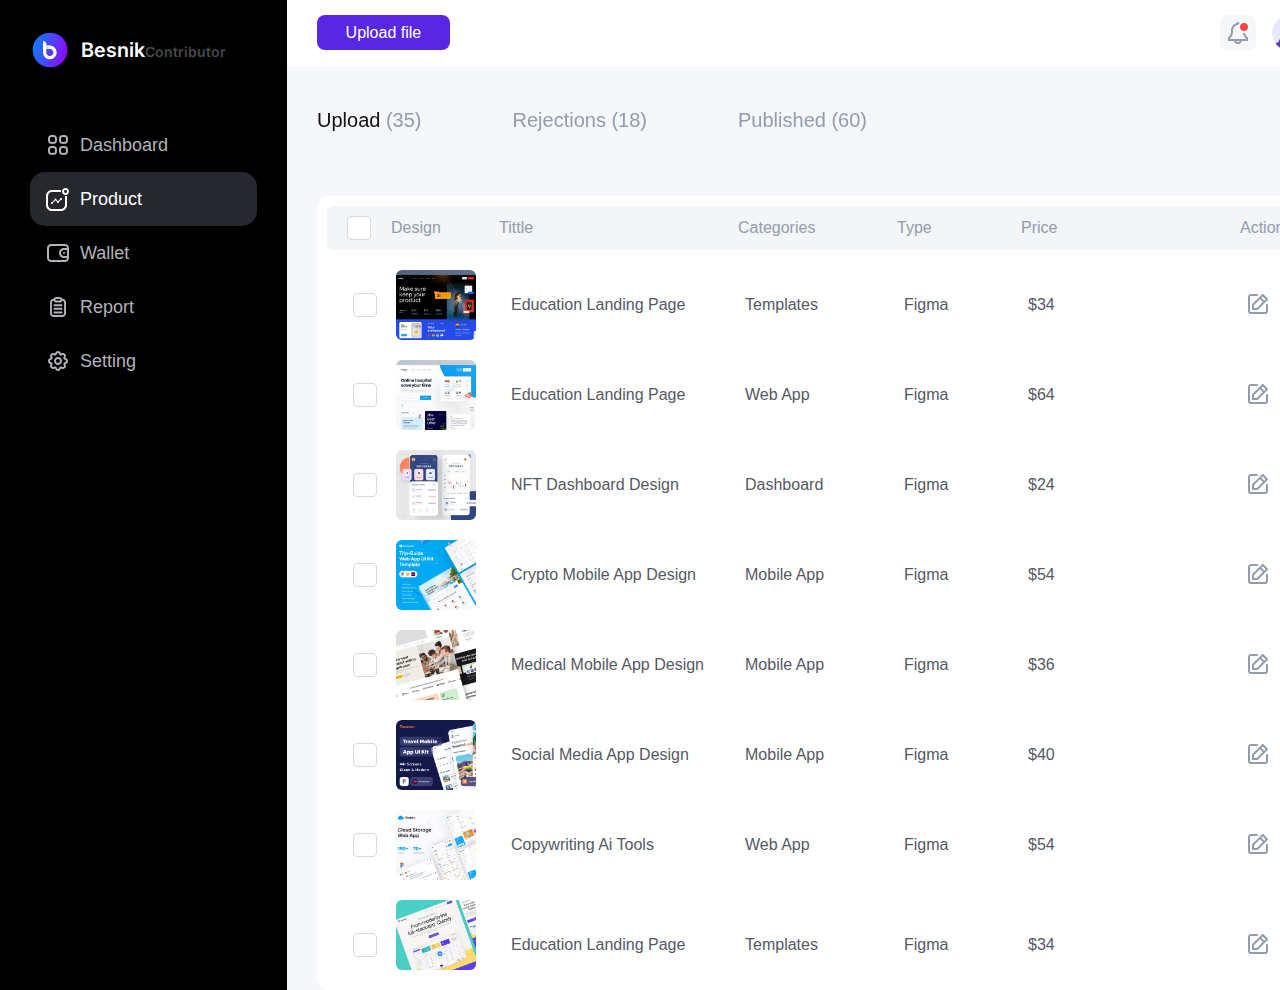
==== Upload/index.html @ 7df2cea1 "push project" ====
<!DOCTYPE html>
<html lang="en">
    <head>
        <meta charset="UTF-8" />
        <meta name="viewport" content="width=device-width, initial-scale=1.0" />
        <!-- Fonts -->
        <link href="https://fonts.cdnfonts.com/css/satoshi" rel="stylesheet" />
        <link rel="preconnect" href="https://fonts.googleapis.com" />
        <link rel="preconnect" href="https://fonts.gstatic.com" crossorigin />
        <link
            href="https://fonts.googleapis.com/css2?family=Inter:wght@100..900&display=swap"
            rel="stylesheet"
        />
        <!-- Css -->
        <link rel="stylesheet" href="./assets/scss/style.css" />
        <title>Hackathon 03</title>
    </head>
    <body>
        <section class="upload">
            <!-- Upload Side bar -->
            <div class="upload__sideBar hide-mb">
                <!-- Logo -->
                <a href="#" class="upload__sideBar-top">
                    <figure class="upload__logo-wrap">
                        <img
                            src="./assets/img/logo.svg"
                            alt="logo"
                            class="upload__logo-img"
                        />
                    </figure>
                    <p class="upload__logoName">
                        Besnik<span class="upload__logoName--small"
                            >Contributor</span
                        >
                    </p>
                </a>
                <ul class="upload__sideBar-list">
                    <li class="upload__sideBar-item">
                        <a href="#" class="upload__sideBar-link">
                            <figure class="upload__sideBar-icon-wrap">
                                <img
                                    src="./assets/img/dashboard.svg"
                                    alt="dashboard"
                                    class="upload__sideBar-icon"
                                />
                            </figure>
                            <p class="upload__sideBar-text">Dashboard</p>
                        </a>
                    </li>
                    <li class="upload__sideBar-item upload__sideBar-item--active">
                        <a href="#" class="upload__sideBar-link">
                            <figure class="upload__sideBar-icon-wrap">
                                <img
                                    src="./assets/img/product.svg"
                                    alt="product"
                                    class="upload__sideBar-icon"
                                />
                            </figure>
                            <p class="upload__sideBar-text upload__sideBar-text--active">Product</p>
                        </a>
                    </li>
                    <li class="upload__sideBar-item">
                        <a href="#" class="upload__sideBar-link">
                            <figure class="upload__sideBar-icon-wrap">
                                <img
                                    src="./assets/img/wallet.svg"
                                    alt="wallet"
                                    class="upload__sideBar-icon"
                                />
                            </figure>
                            <p class="upload__sideBar-text">Wallet</p>
                        </a>
                    </li>
                    <li class="upload__sideBar-item">
                        <a href="#" class="upload__sideBar-link">
                            <figure class="upload__sideBar-icon-wrap">
                                <img
                                    src="./assets/img/report.svg"
                                    alt="report"
                                    class="upload__sideBar-icon"
                                />
                            </figure>
                            <p class="upload__sideBar-text">Report</p>
                        </a>
                    </li>
                    <li class="upload__sideBar-item">
                        <a href="#" class="upload__sideBar-link">
                            <figure class="upload__sideBar-icon-wrap">
                                <img
                                    src="./assets/img/setting.svg"
                                    alt="setting"
                                    class="upload__sideBar-icon"
                                />
                            </figure>
                            <p class="upload__sideBar-text">Setting</p>
                        </a>
                    </li>
                </ul>
            </div>
            <!-- Upload content -->
            <div class="upload__content">
                <!-- header -->
                <div class="upload__header">
                    <div class="container">
                        <div class="upload__header-left">
                            <label
                                for="upload__file"
                                class="upload__file-btn hide-mb"
                                >Upload file</label
                            >
                            <input
                                type="file"
                                id="upload__file"
                                value="Upload file"
                            />
                            <button class="hide-pc show-mb">
                                <img src="./assets/img/Menu.svg" alt="menu" />
                            </button>
                            <a href="#">
                                <figure
                                    class="upload__logo-wrap hide-pc show-mb"
                                >
                                    <img
                                        src="./assets/img/logo.svg"
                                        alt="logo"
                                        class="upload__logo-img"
                                    />
                                </figure>
                            </a>
                        </div>
                        <div class="upload__header-right">
                            <label
                                for="upload__file"
                                class="upload__file-btn show-mb hide-pc"
                                >Upload file</label
                            >
                            <button class="upload__noti-wrap hide-mb">
                                <img
                                    src="./assets/img/notification.svg"
                                    alt="notification"
                                    class="upload__noti-img"
                                />
                            </button>
                            <figure class="upload__avt-wrap">
                                <img
                                    src="./assets/img/avt.png"
                                    alt="avatar"
                                    class="upload__avt-img"
                                />
                            </figure>
                        </div>
                    </div>
                </div>
                <!-- main -->
                <div class="upload__main">
                    <div class="container">
                        <!-- nav -->
                        <div class="upload__nav hide-mb">
                            <ul class="upload__list">
                                <li class="upload__item">
                                    <p class="upload__title">
                                        <span class="upload__title--active"
                                            >Upload</span
                                        >
                                        (35)
                                    </p>
                                </li>
                                <li class="upload__item">
                                    <p class="upload__title">
                                        <span>Rejections</span> (18)
                                    </p>
                                </li>
                                <li class="upload__item">
                                    <p class="upload__title">
                                        <span>Published</span> (60)
                                    </p>
                                </li>
                            </ul>
                        </div>
                        <ul class="upload__select-custom hide-pc show-mb">
                            <div class="upload__select-left">
                                <li class="upload__item">
                                    <p class="upload__title">
                                        <span class="upload__title--active"
                                            >Upload</span
                                        >
                                        (35)
                                    </p>
                                </li>
                                <li class="upload__item">
                                    <p class="upload__title">
                                        <span>Rejections</span> (18)
                                    </p>
                                </li>
                                <li class="upload__item">
                                    <p class="upload__title">
                                        <span>Published</span> (60)
                                    </p>
                                </li>
                            </div>

                            <button class="upload__select-arrow">
                                <img
                                    src="./assets/img/arrow.svg"
                                    alt="arrow"
                                    class="upload__select-arrow-img"
                                />
                            </button>
                        </ul>
                        <!-- table -->
                        <table class="upload__table">
                            <thead>
                                <tr>
                                    <th style="width: 96px">
                                        <input
                                            type="checkbox"
                                            id="upload__checkBox"
                                        />
                                        <label
                                            for="upload__checkBox"
                                            class="upload__label"
                                        ></label>
                                    </th>
                                    <th style="min-width: 108px">Design</th>
                                    <th style="min-width: 239px">Tittle</th>
                                    <th style="min-width: 159px">Categories</th>
                                    <th style="min-width: 124px">Type</th>
                                    <th style="min-width: 229px">Price</th>
                                    <th style="min-width: 47px">Action</th>
                                </tr>
                            </thead>
                            <tbody>
                                <!-- item01 -->
                                <tr>
                                    <td>
                                        <input
                                            type="checkbox"
                                            id="upload__checkBox1"
                                        />
                                        <label
                                            for="upload__checkBox1"
                                            class="upload__label"
                                        ></label>
                                    </td>
                                    <td>
                                        <figure class="upload__table-img-wrap">
                                            <img
                                                src="./assets/img/hero__img01.png"
                                                alt="table-img"
                                                class="upload__talbe-img"
                                            />
                                        </figure>
                                    </td>
                                    <td>
                                        <h2 class="upload__talbe-title">
                                            Education Landing Page
                                        </h2>
                                    </td>
                                    <td>Templates</td>
                                    <td>Figma</td>
                                    <td>$34</td>
                                    <td>
                                        <button class="upload__edit">
                                            <img
                                                src="./assets/img/edit.svg"
                                                alt="edit-btn"
                                                class="upload__edit-img"
                                            />
                                        </button>
                                        <button class="upload__delete">
                                            <img
                                                src="./assets/img/delete.svg"
                                                alt="delete-btn"
                                                class="upload__delete-img"
                                            />
                                        </button>
                                    </td>
                                </tr>
                                <!-- item02 -->
                                <tr>
                                    <td>
                                        <input
                                            type="checkbox"
                                            id="upload__checkBox2"
                                        />
                                        <label
                                            for="upload__checkBox2"
                                            class="upload__label"
                                        ></label>
                                    </td>
                                    <td>
                                        <figure class="upload__table-img-wrap">
                                            <img
                                                src="./assets/img/hero__img02.png"
                                                alt="table-img"
                                                class="upload__talbe-img"
                                            />
                                        </figure>
                                    </td>
                                    <td>
                                        <h2 class="upload__talbe-title">
                                            Education Landing Page
                                        </h2>
                                    </td>
                                    <td>Web App</td>
                                    <td>Figma</td>
                                    <td>$64</td>
                                    <td>
                                        <button class="upload__edit">
                                            <img
                                                src="./assets/img/edit.svg"
                                                alt="edit-btn"
                                                class="upload__edit-img"
                                            />
                                        </button>
                                        <button class="upload__delete">
                                            <img
                                                src="./assets/img/delete.svg"
                                                alt="delete-btn"
                                                class="upload__delete-img"
                                            />
                                        </button>
                                    </td>
                                </tr>
                                <!-- item03 -->
                                <tr>
                                    <td>
                                        <input
                                            type="checkbox"
                                            id="upload__checkBox3"
                                        />
                                        <label
                                            for="upload__checkBox3"
                                            class="upload__label"
                                        ></label>
                                    </td>
                                    <td>
                                        <figure class="upload__table-img-wrap">
                                            <img
                                                src="./assets/img/hero__img03.png"
                                                alt="table-img"
                                                class="upload__talbe-img"
                                            />
                                        </figure>
                                    </td>
                                    <td>
                                        <h2 class="upload__talbe-title">
                                            NFT Dashboard Design
                                        </h2>
                                    </td>
                                    <td>Dashboard</td>
                                    <td>Figma</td>
                                    <td>$24</td>
                                    <td>
                                        <button class="upload__edit">
                                            <img
                                                src="./assets/img/edit.svg"
                                                alt="edit-btn"
                                                class="upload__edit-img"
                                            />
                                        </button>
                                        <button class="upload__delete">
                                            <img
                                                src="./assets/img/delete.svg"
                                                alt="delete-btn"
                                                class="upload__delete-img"
                                            />
                                        </button>
                                    </td>
                                </tr>
                                <!-- item04 -->
                                <tr>
                                    <td>
                                        <input
                                            type="checkbox"
                                            id="upload__checkBox4"
                                        />
                                        <label
                                            for="upload__checkBox4"
                                            class="upload__label"
                                        ></label>
                                    </td>
                                    <td>
                                        <figure class="upload__table-img-wrap">
                                            <img
                                                src="./assets/img/hero__img04.png"
                                                alt="table-img"
                                                class="upload__talbe-img"
                                            />
                                        </figure>
                                    </td>
                                    <td>
                                        <h2 class="upload__talbe-title">
                                            Crypto Mobile App Design
                                        </h2>
                                    </td>
                                    <td>Mobile App</td>
                                    <td>Figma</td>
                                    <td>$54</td>
                                    <td>
                                        <button class="upload__edit">
                                            <img
                                                src="./assets/img/edit.svg"
                                                alt="edit-btn"
                                                class="upload__edit-img"
                                            />
                                        </button>
                                        <button class="upload__delete">
                                            <img
                                                src="./assets/img/delete.svg"
                                                alt="delete-btn"
                                                class="upload__delete-img"
                                            />
                                        </button>
                                    </td>
                                </tr>
                                <!-- item05 -->
                                <tr>
                                    <td>
                                        <input
                                            type="checkbox"
                                            id="upload__checkBox5"
                                        />
                                        <label
                                            for="upload__checkBox5"
                                            class="upload__label"
                                        ></label>
                                    </td>
                                    <td>
                                        <figure class="upload__table-img-wrap">
                                            <img
                                                src="./assets/img/hero__img05.png"
                                                alt="table-img"
                                                class="upload__talbe-img"
                                            />
                                        </figure>
                                    </td>
                                    <td>
                                        <h2 class="upload__talbe-title">
                                            Medical Mobile App Design
                                        </h2>
                                    </td>
                                    <td>Mobile App</td>
                                    <td>Figma</td>
                                    <td>$36</td>
                                    <td>
                                        <button class="upload__edit">
                                            <img
                                                src="./assets/img/edit.svg"
                                                alt="edit-btn"
                                                class="upload__edit-img"
                                            />
                                        </button>
                                        <button class="upload__delete">
                                            <img
                                                src="./assets/img/delete.svg"
                                                alt="delete-btn"
                                                class="upload__delete-img"
                                            />
                                        </button>
                                    </td>
                                </tr>
                                <!-- item06 -->
                                <tr>
                                    <td>
                                        <input
                                            type="checkbox"
                                            id="upload__checkBox6"
                                        />
                                        <label
                                            for="upload__checkBox6"
                                            class="upload__label"
                                        ></label>
                                    </td>
                                    <td>
                                        <figure class="upload__table-img-wrap">
                                            <img
                                                src="./assets/img/hero__img06.png"
                                                alt="table-img"
                                                class="upload__talbe-img"
                                            />
                                        </figure>
                                    </td>
                                    <td>
                                        <h2 class="upload__talbe-title">
                                            Social Media App Design
                                        </h2>
                                    </td>
                                    <td>Mobile App</td>
                                    <td>Figma</td>
                                    <td>$40</td>
                                    <td>
                                        <button class="upload__edit">
                                            <img
                                                src="./assets/img/edit.svg"
                                                alt="edit-btn"
                                                class="upload__edit-img"
                                            />
                                        </button>
                                        <button class="upload__delete">
                                            <img
                                                src="./assets/img/delete.svg"
                                                alt="delete-btn"
                                                class="upload__delete-img"
                                            />
                                        </button>
                                    </td>
                                </tr>
                                <!-- item07 -->
                                <tr>
                                    <td>
                                        <input
                                            type="checkbox"
                                            id="upload__checkBox7"
                                        />
                                        <label
                                            for="upload__checkBox7"
                                            class="upload__label"
                                        ></label>
                                    </td>
                                    <td>
                                        <figure class="upload__table-img-wrap">
                                            <img
                                                src="./assets/img/hero__img07.png"
                                                alt="table-img"
                                                class="upload__talbe-img"
                                            />
                                        </figure>
                                    </td>
                                    <td>
                                        <h2 class="upload__talbe-title">
                                            Copywriting Ai Tools
                                        </h2>
                                    </td>
                                    <td>Web App</td>
                                    <td>Figma</td>
                                    <td>$54</td>
                                    <td>
                                        <button class="upload__edit">
                                            <img
                                                src="./assets/img/edit.svg"
                                                alt="edit-btn"
                                                class="upload__edit-img"
                                            />
                                        </button>
                                        <button class="upload__delete">
                                            <img
                                                src="./assets/img/delete.svg"
                                                alt="delete-btn"
                                                class="upload__delete-img"
                                            />
                                        </button>
                                    </td>
                                </tr>
                                <!-- item08 -->
                                <tr>
                                    <td>
                                        <input
                                            type="checkbox"
                                            id="upload__checkBox8"
                                        />
                                        <label
                                            for="upload__checkBox8"
                                            class="upload__label"
                                        ></label>
                                    </td>
                                    <td>
                                        <figure class="upload__table-img-wrap">
                                            <img
                                                src="./assets/img/hero__img08.png"
                                                alt="table-img"
                                                class="upload__talbe-img"
                                            />
                                        </figure>
                                    </td>
                                    <td>
                                        <h2 class="upload__talbe-title">
                                            Education Landing Page
                                        </h2>
                                    </td>
                                    <td>Templates</td>
                                    <td>Figma</td>
                                    <td>$34</td>
                                    <td>
                                        <button class="upload__edit">
                                            <img
                                                src="./assets/img/edit.svg"
                                                alt="edit-btn"
                                                class="upload__edit-img"
                                            />
                                        </button>
                                        <button class="upload__delete">
                                            <img
                                                src="./assets/img/delete.svg"
                                                alt="delete-btn"
                                                class="upload__delete-img"
                                            />
                                        </button>
                                    </td>
                                </tr>
                                
                            </tbody>
                        </table>
                    </div>
                </div>
                <!-- list -->
            </div>
        </section>
    </body>
</html>
---- Upload/assets/scss/style.css ----
*,
*:before,
*:after {
  box-sizing: border-box;
}

* {
  margin: 0;
  padding: 0;
  font: inherit;
}

img,
picture,
svg,
video {
  display: block;
  max-width: 100%;
}

input,
select,
textarea {
  background-color: transparent;
  outline: none;
}

button {
  cursor: pointer;
  background-color: transparent;
  outline: none;
  border: 0;
}

body {
  min-height: 100vh;
  max-width: 1440px;
  margin: 0 auto;
  font-weight: 500;
  font-size: 16px;
  line-height: 1;
}

table,
tr,
td,
th {
  border-collapse: collapse;
}

html {
  font-size: 62.5%;
  font-family: "Satoshi", sans-serif;
  color: #555964;
}

ul li {
  list-style: none;
}

a {
  text-decoration: none;
}

.container {
  max-width: calc(100% - 60px);
  margin: 0 auto;
}

.hide-pc {
  display: none;
}

.upload {
  display: flex;
  justify-content: flex-start;
  align-items: flex-start;
  background-color: #000;
}

.upload__sideBar {
  background-color: inherit;
  padding: 30px;
  position: sticky;
  top: -15px;
  left: 0;
}

.upload__sideBar-top {
  display: flex;
  justify-content: flex-start;
  align-items: center;
  -moz-column-gap: 11px;
       column-gap: 11px;
  padding-right: 31px;
}

.upload__logo-wrap {
  width: 40px;
  height: 40px;
}

.upload__logo-img {
  width: 100%;
  height: 100%;
  -o-object-fit: cover;
     object-fit: cover;
  border-radius: inherit;
}

.upload__logoName {
  font-size: 2rem;
  font-weight: 600;
  line-height: normal;
  font-family: "Inter", sans-serif;
  color: #fff;
}

.upload__logoName--small {
  color: #484848;
  font-size: 1.4rem;
}

.upload__sideBar-list {
  margin-top: 48px;
}

.upload__sideBar-item {
  padding: 15px 0 15px 16px;
}

.upload__sideBar-link {
  display: flex;
  justify-content: flex-start;
  align-items: center;
  -moz-column-gap: 10px;
       column-gap: 10px;
  color: #b2b2b8;
}

.upload__sideBar-icon-wrap {
  width: 24px;
  height: 24px;
}

.upload__sideBar-icon {
  width: 100%;
  height: 100%;
  -o-object-fit: cover;
     object-fit: cover;
  border-radius: inherit;
}

.upload__sideBar-text {
  font-size: 1.8rem;
  font-weight: 500;
  line-height: 24px;
  font-family: "Satoshi", sans-serif;
  color: inherit;
}

.upload__sideBar-text--active {
  color: #fff;
}

.upload__sideBar-item--active {
  border-radius: 15px;
  background: #26282e;
}

.upload__content {
  width: 100%;
}

.upload__header {
  background-color: #fff;
  padding: 15px 0;
  position: sticky;
  top: 0px;
  left: 0;
  z-index: 5;
}

.upload__header .container {
  display: flex;
  justify-content: space-between;
  align-items: center;
}
.upload__header .container #upload__file {
  display: none;
}

.upload__file-btn {
  padding: 9px 28.6px;
  background-color: #5827e4;
  border-radius: 8px;
  cursor: pointer;
  font-size: 1.6rem;
  font-weight: 500;
  line-height: 22px;
  font-family: "Satoshi", sans-serif;
  color: #fff;
}

.upload__header-right {
  display: flex;
  justify-content: flex-start;
  align-items: center;
  -moz-column-gap: 16px;
       column-gap: 16px;
}

.upload__noti-wrap {
  width: 36px;
  height: 36px;
}

.upload__avt-wrap {
  width: 36px;
  height: 36px;
  border-radius: 50%;
}
.upload__avt-wrap .upload__avt-img {
  border-radius: inherit;
}

.upload__avt-img,
.upload__noti-img {
  width: 100%;
  height: 100%;
  -o-object-fit: cover;
     object-fit: cover;
  border-radius: inherit;
}

.upload__main {
  padding-top: 40px;
  background-color: #f5f7fb;
}

.upload__list {
  display: flex;
  justify-content: flex-start;
  align-items: center;
  -moz-column-gap: 91px;
       column-gap: 91px;
}

.upload__item {
  position: relative;
  padding-bottom: 23px;
  cursor: pointer;
}

.upload__title {
  font-size: 2rem;
  font-weight: 500;
  line-height: 28px;
  font-family: "Satoshi", sans-serif;
  color: #929cad;
}

.upload__title--active {
  color: #101010;
}

.upload__item::after {
  position: absolute;
  content: "";
  display: block;
  width: calc(100% - 19px);
  height: 2px;
  background-color: #5827E4;
  border-radius: 2px;
  bottom: 0;
  left: 0;
  opacity: 0;
  visibility: hidden;
  transition: 0.5s linear;
}

.upload__item:hover::after {
  opacity: 1;
  visibility: visible;
}

.upload__table {
  display: block;
  width: 100%;
  margin-top: 39px;
  background-color: #fff;
  border-radius: 14px;
  padding: 10px 10px 0 10px;
}

[id*=upload__checkBox] {
  display: none;
}

.upload__label {
  display: block;
  position: relative;
  width: 24px;
  height: 24px;
  border-radius: 4px;
  border: 1px solid #d9d9d9;
  background: #fff;
  transition: 0.3s linear;
  cursor: pointer;
}

.upload__label::after {
  content: "";
  display: block;
  position: absolute;
  top: 5px;
  left: 4px;
  border-left: 2px solid #fff;
  border-bottom: 2px solid #fff;
  width: 16px;
  height: 8px;
  z-index: 0;
  transform: rotate(-45deg);
}

[id*=upload__checkBox]:checked + .upload__label {
  background-color: #5827E4;
}

thead tr {
  background-color: #f3f5f7;
}

thead tr th {
  font-size: 1.6rem;
  font-weight: 500;
  line-height: 22px;
  font-family: "Satoshi", sans-serif;
  color: #929cad;
  padding: 10px;
  text-align: left;
  position: sticky;
  top: 66px;
  left: 0;
  z-index: 1;
  background-color: inherit;
}

thead tr th:first-child {
  border-top-left-radius: 6px;
  border-bottom-left-radius: 6px;
  padding-left: 20px;
}

thead tr th:last-child {
  padding: 10px 74px 10px 0;
  border-top-right-radius: 6px;
  border-bottom-right-radius: 6px;
}

tbody tr td {
  padding-top: 20px;
}

tbody tr td:first-child {
  padding-left: 26px;
}

tbody tr td:nth-child(2) {
  padding: 20px 12px 0px 15px;
}

tbody tr:last-child td:nth-child(2) {
  padding: 20px 12px 20px 15px;
}

tbody tr td:nth-child(3) {
  padding: 20px 10px 0 22px;
  font-size: 1.6rem;
  font-weight: 500;
  line-height: 22px;
  font-family: "Satoshi", sans-serif;
  color: #555964;
}

tbody tr td:nth-child(4),
tbody tr td:nth-child(5),
tbody tr td:nth-child(6) {
  padding: 20px 10px 0 17px;
  font-size: 1.6rem;
  font-weight: 500;
  line-height: 22px;
  font-family: "Satoshi", sans-serif;
  color: #555964;
}

tbody tr td:last-child button:first-child {
  margin: 0 20px 0 6px;
  width: 24px;
  height: 24px;
}

tbody tr td:last-child button:last-child {
  margin: 0 23px 0 0;
  width: 24px;
  height: 24px;
}

tbody tr td:last-child img {
  width: 100%;
  height: 100%;
  -o-object-fit: cover;
     object-fit: cover;
  border-radius: inherit;
}

.upload__table-img-wrap {
  width: 80px;
  height: 70px;
  border-radius: 6px;
}

.upload__talbe-img {
  width: 100%;
  height: 100%;
  -o-object-fit: cover;
     object-fit: cover;
  border-radius: inherit;
}

@media screen and (max-width: 1023.98px) {
  .hide-mb {
    display: none;
  }
  .show-mb {
    display: block;
  }
  .upload__table {
    overflow: scroll;
  }
  .upload__header-right {
    -moz-column-gap: 12px;
         column-gap: 12px;
  }
  .upload__table {
    margin-top: 24px;
  }
  .upload__header-left {
    display: flex;
    justify-content: unset;
    align-items: center;
    -moz-column-gap: 16px;
         column-gap: 16px;
  }
  .upload__select-custom {
    display: flex;
    justify-content: space-between;
    align-items: flex-start;
    overflow: hidden;
    padding: 7px 16px;
    height: 38px;
    border-radius: 30px;
    background: #fff;
  }
  .upload__select {
    display: none;
  }
  .upload__title {
    font-size: 1.6rem;
    line-height: 22px;
  }
  .upload__header {
    padding: 12px 0;
  }
  thead tr th {
    top: 0;
    left: -10px;
  }
}/*# sourceMappingURL=style.css.map */
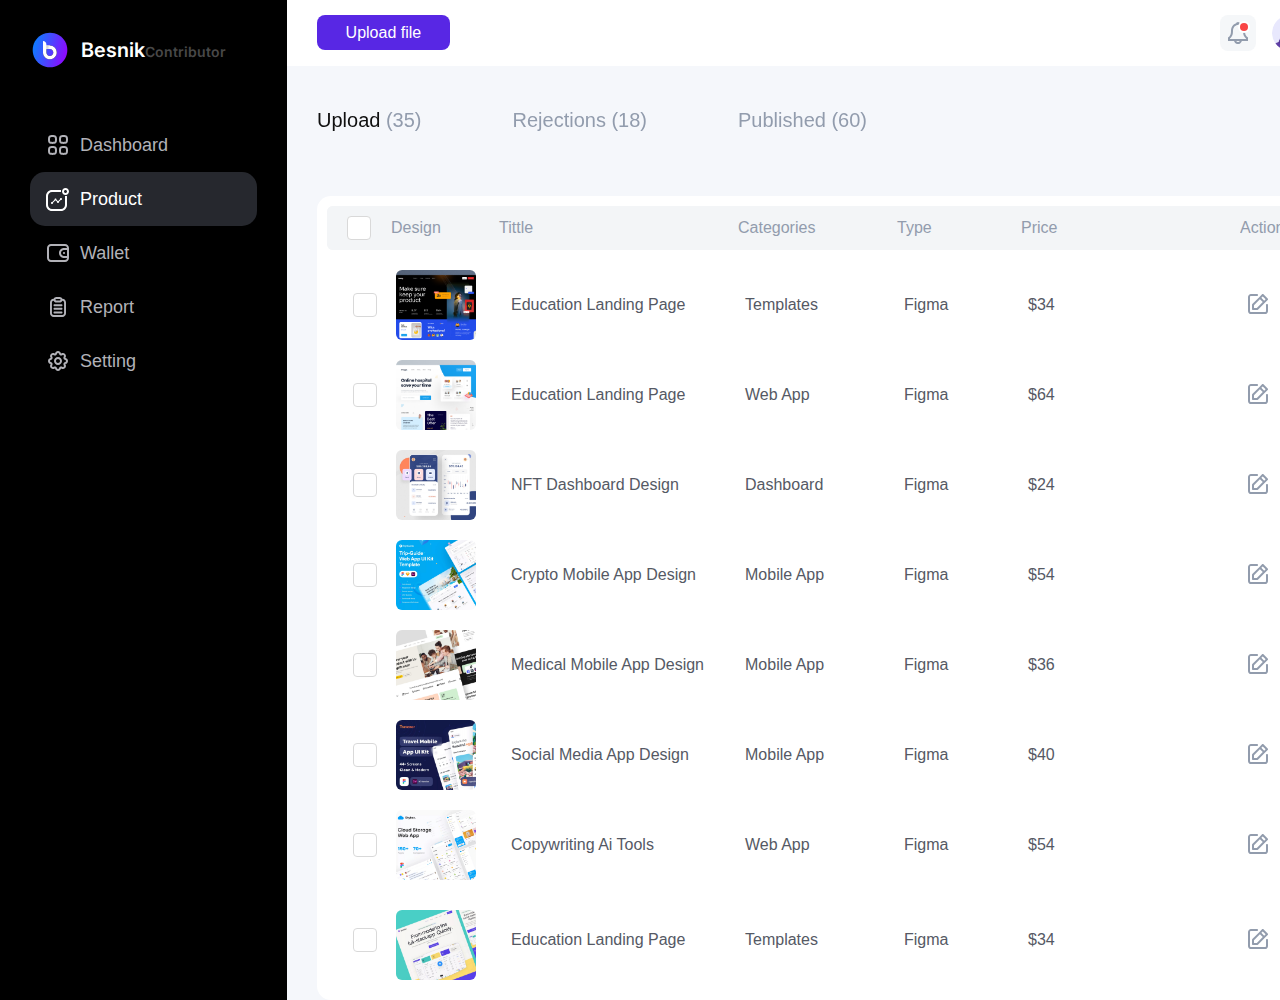
==== commit 3db67f4b: "fix a lot of bug" ====
--- a/Upload/index.html
+++ b/Upload/index.html
@@ -231,6 +231,15 @@
                             </thead>
                             <tbody>
                                 <!-- item01 -->
+                                <tr style="height: 10px;">
+                                    <td></td>
+                                    <td></td>
+                                    <td></td>
+                                    <td></td>
+                                    <td></td>
+                                    <td></td>
+                                    <td></td>
+                                </tr>
                                 <tr>
                                     <td>
                                         <input
--- a/Upload/assets/scss/style.css
+++ b/Upload/assets/scss/style.css
@@ -34,7 +34,6 @@
 
 body {
   min-height: 100vh;
-  max-width: 1440px;
   margin: 0 auto;
   font-weight: 500;
   font-size: 16px;
@@ -45,7 +44,12 @@
 tr,
 td,
 th {
-  border-collapse: collapse;
+  border: none;
+}
+
+table {
+  border-collapse: separate;
+  border-spacing: 0;
 }
 
 html {
@@ -285,12 +289,11 @@
 }
 
 .upload__table {
-  display: block;
   width: 100%;
   margin-top: 39px;
   background-color: #fff;
   border-radius: 14px;
-  padding: 10px 10px 0 10px;
+  padding: 10px;
 }
 
 [id*=upload__checkBox] {
@@ -358,24 +361,20 @@
   border-bottom-right-radius: 6px;
 }
 
-tbody tr td {
-  padding-top: 20px;
-}
-
 tbody tr td:first-child {
   padding-left: 26px;
 }
 
 tbody tr td:nth-child(2) {
-  padding: 20px 12px 0px 15px;
+  padding: 10px 12px 10px 15px;
 }
 
 tbody tr:last-child td:nth-child(2) {
-  padding: 20px 12px 20px 15px;
+  padding: 20px 12px 10px 15px;
 }
 
 tbody tr td:nth-child(3) {
-  padding: 20px 10px 0 22px;
+  padding: 0 10px 0 22px;
   font-size: 1.6rem;
   font-weight: 500;
   line-height: 22px;
@@ -386,7 +385,7 @@
 tbody tr td:nth-child(4),
 tbody tr td:nth-child(5),
 tbody tr td:nth-child(6) {
-  padding: 20px 10px 0 17px;
+  padding: 0 10px 0 17px;
   font-size: 1.6rem;
   font-weight: 500;
   line-height: 22px;
@@ -418,6 +417,10 @@
   width: 80px;
   height: 70px;
   border-radius: 6px;
+}
+
+tbody tr:first-child td:nth-child(2) {
+  padding: 0;
 }
 
 .upload__talbe-img {
@@ -453,10 +456,13 @@
          column-gap: 16px;
   }
   .upload__select-custom {
+    position: sticky;
+    top: 0;
+    left: 0;
+    overflow: hidden;
     display: flex;
     justify-content: space-between;
     align-items: flex-start;
-    overflow: hidden;
     padding: 7px 16px;
     height: 38px;
     border-radius: 30px;
@@ -476,4 +482,7 @@
     top: 0;
     left: -10px;
   }
+  .upload__main .container {
+    overflow: auto;
+  }
 }/*# sourceMappingURL=style.css.map */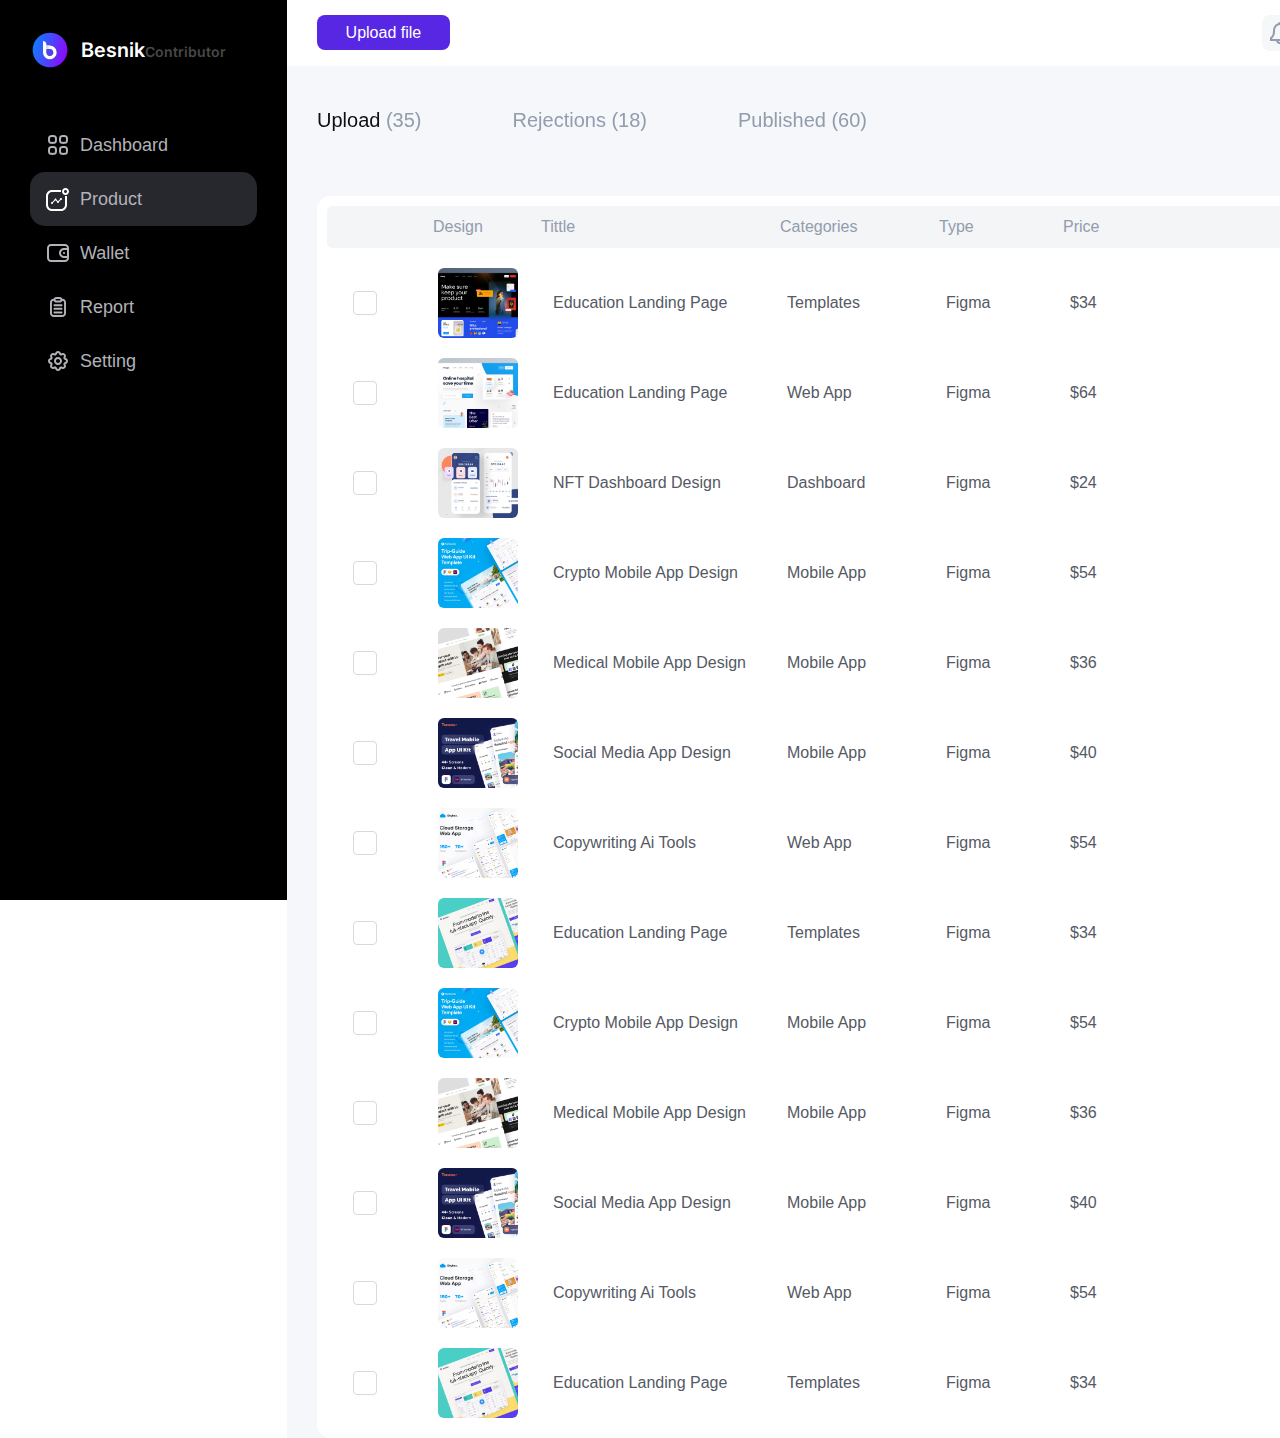
==== commit 917ab19a: "done upload" ====
--- a/Upload/index.html
+++ b/Upload/index.html
@@ -15,8 +15,9 @@
         <link rel="stylesheet" href="./assets/scss/style.css" />
         <title>Hackathon 03</title>
     </head>
+
     <body>
-        <section class="upload">
+        <main class="upload">
             <!-- Upload Side bar -->
             <div class="upload__sideBar hide-mb">
                 <!-- Logo -->
@@ -47,7 +48,9 @@
                             <p class="upload__sideBar-text">Dashboard</p>
                         </a>
                     </li>
-                    <li class="upload__sideBar-item upload__sideBar-item--active">
+                    <li
+                        class="upload__sideBar-item upload__sideBar-item--active"
+                    >
                         <a href="#" class="upload__sideBar-link">
                             <figure class="upload__sideBar-icon-wrap">
                                 <img
@@ -56,7 +59,11 @@
                                     class="upload__sideBar-icon"
                                 />
                             </figure>
-                            <p class="upload__sideBar-text upload__sideBar-text--active">Product</p>
+                            <p
+                                class="upload__sideBar-text upload__sideBar-text--active"
+                            >
+                                Product
+                            </p>
                         </a>
                     </li>
                     <li class="upload__sideBar-item">
@@ -160,8 +167,8 @@
                                 <li class="upload__item">
                                     <p class="upload__title">
                                         <span class="upload__title--active"
-                                            >Upload</span
-                                        >
+                                            >Upload
+                                        </span>
                                         (35)
                                     </p>
                                 </li>
@@ -177,28 +184,18 @@
                                 </li>
                             </ul>
                         </div>
-                        <ul class="upload__select-custom hide-pc show-mb">
+                        <div class="upload__select-custom hide-pc show-mb">
+                            <input
+                                type="text"
+                                class="upload__select-input"
+                                value="Upload"
+                            />
                             <div class="upload__select-left">
-                                <li class="upload__item">
-                                    <p class="upload__title">
-                                        <span class="upload__title--active"
-                                            >Upload</span
-                                        >
-                                        (35)
-                                    </p>
-                                </li>
-                                <li class="upload__item">
-                                    <p class="upload__title">
-                                        <span>Rejections</span> (18)
-                                    </p>
-                                </li>
-                                <li class="upload__item">
-                                    <p class="upload__title">
-                                        <span>Published</span> (60)
-                                    </p>
-                                </li>
+                                <p class="upload__title">
+                                    <span class="upload__title--active"></span>
+                                    (35)
+                                </p>
                             </div>
-
                             <button class="upload__select-arrow">
                                 <img
                                     src="./assets/img/arrow.svg"
@@ -206,12 +203,12 @@
                                     class="upload__select-arrow-img"
                                 />
                             </button>
-                        </ul>
+                        </div>
                         <!-- table -->
                         <table class="upload__table">
                             <thead>
                                 <tr>
-                                    <th style="width: 96px">
+                                    <th style="min-width: 96px">
                                         <input
                                             type="checkbox"
                                             id="upload__checkBox"
@@ -231,7 +228,7 @@
                             </thead>
                             <tbody>
                                 <!-- item01 -->
-                                <tr style="height: 10px;">
+                                <tr style="height: 10px">
                                     <td></td>
                                     <td></td>
                                     <td></td>
@@ -260,11 +257,7 @@
                                             />
                                         </figure>
                                     </td>
-                                    <td>
-                                        <h2 class="upload__talbe-title">
-                                            Education Landing Page
-                                        </h2>
-                                    </td>
+                                    <td>Education Landing Page</td>
                                     <td>Templates</td>
                                     <td>Figma</td>
                                     <td>$34</td>
@@ -306,11 +299,7 @@
                                             />
                                         </figure>
                                     </td>
-                                    <td>
-                                        <h2 class="upload__talbe-title">
-                                            Education Landing Page
-                                        </h2>
-                                    </td>
+                                    <td>Education Landing Page</td>
                                     <td>Web App</td>
                                     <td>Figma</td>
                                     <td>$64</td>
@@ -352,11 +341,7 @@
                                             />
                                         </figure>
                                     </td>
-                                    <td>
-                                        <h2 class="upload__talbe-title">
-                                            NFT Dashboard Design
-                                        </h2>
-                                    </td>
+                                    <td>NFT Dashboard Design</td>
                                     <td>Dashboard</td>
                                     <td>Figma</td>
                                     <td>$24</td>
@@ -398,11 +383,7 @@
                                             />
                                         </figure>
                                     </td>
-                                    <td>
-                                        <h2 class="upload__talbe-title">
-                                            Crypto Mobile App Design
-                                        </h2>
-                                    </td>
+                                    <td>Crypto Mobile App Design</td>
                                     <td>Mobile App</td>
                                     <td>Figma</td>
                                     <td>$54</td>
@@ -444,11 +425,7 @@
                                             />
                                         </figure>
                                     </td>
-                                    <td>
-                                        <h2 class="upload__talbe-title">
-                                            Medical Mobile App Design
-                                        </h2>
-                                    </td>
+                                    <td>Medical Mobile App Design</td>
                                     <td>Mobile App</td>
                                     <td>Figma</td>
                                     <td>$36</td>
@@ -490,11 +467,7 @@
                                             />
                                         </figure>
                                     </td>
-                                    <td>
-                                        <h2 class="upload__talbe-title">
-                                            Social Media App Design
-                                        </h2>
-                                    </td>
+                                    <td>Social Media App Design</td>
                                     <td>Mobile App</td>
                                     <td>Figma</td>
                                     <td>$40</td>
@@ -536,11 +509,7 @@
                                             />
                                         </figure>
                                     </td>
-                                    <td>
-                                        <h2 class="upload__talbe-title">
-                                            Copywriting Ai Tools
-                                        </h2>
-                                    </td>
+                                    <td>Copywriting Ai Tools</td>
                                     <td>Web App</td>
                                     <td>Figma</td>
                                     <td>$54</td>
@@ -582,11 +551,7 @@
                                             />
                                         </figure>
                                     </td>
-                                    <td>
-                                        <h2 class="upload__talbe-title">
-                                            Education Landing Page
-                                        </h2>
-                                    </td>
+                                    <td>Education Landing Page</td>
                                     <td>Templates</td>
                                     <td>Figma</td>
                                     <td>$34</td>
@@ -607,13 +572,229 @@
                                         </button>
                                     </td>
                                 </tr>
-                                
+                                <!-- item04 -->
+                                <tr>
+                                    <td>
+                                        <input
+                                            type="checkbox"
+                                            id="upload__checkBox4"
+                                        />
+                                        <label
+                                            for="upload__checkBox4"
+                                            class="upload__label"
+                                        ></label>
+                                    </td>
+                                    <td>
+                                        <figure class="upload__table-img-wrap">
+                                            <img
+                                                src="./assets/img/hero__img04.png"
+                                                alt="table-img"
+                                                class="upload__talbe-img"
+                                            />
+                                        </figure>
+                                    </td>
+                                    <td>Crypto Mobile App Design</td>
+                                    <td>Mobile App</td>
+                                    <td>Figma</td>
+                                    <td>$54</td>
+                                    <td>
+                                        <button class="upload__edit">
+                                            <img
+                                                src="./assets/img/edit.svg"
+                                                alt="edit-btn"
+                                                class="upload__edit-img"
+                                            />
+                                        </button>
+                                        <button class="upload__delete">
+                                            <img
+                                                src="./assets/img/delete.svg"
+                                                alt="delete-btn"
+                                                class="upload__delete-img"
+                                            />
+                                        </button>
+                                    </td>
+                                </tr>
+                                <!-- item05 -->
+                                <tr>
+                                    <td>
+                                        <input
+                                            type="checkbox"
+                                            id="upload__checkBox5"
+                                        />
+                                        <label
+                                            for="upload__checkBox5"
+                                            class="upload__label"
+                                        ></label>
+                                    </td>
+                                    <td>
+                                        <figure class="upload__table-img-wrap">
+                                            <img
+                                                src="./assets/img/hero__img05.png"
+                                                alt="table-img"
+                                                class="upload__talbe-img"
+                                            />
+                                        </figure>
+                                    </td>
+                                    <td>Medical Mobile App Design</td>
+                                    <td>Mobile App</td>
+                                    <td>Figma</td>
+                                    <td>$36</td>
+                                    <td>
+                                        <button class="upload__edit">
+                                            <img
+                                                src="./assets/img/edit.svg"
+                                                alt="edit-btn"
+                                                class="upload__edit-img"
+                                            />
+                                        </button>
+                                        <button class="upload__delete">
+                                            <img
+                                                src="./assets/img/delete.svg"
+                                                alt="delete-btn"
+                                                class="upload__delete-img"
+                                            />
+                                        </button>
+                                    </td>
+                                </tr>
+                                <!-- item06 -->
+                                <tr>
+                                    <td>
+                                        <input
+                                            type="checkbox"
+                                            id="upload__checkBox6"
+                                        />
+                                        <label
+                                            for="upload__checkBox6"
+                                            class="upload__label"
+                                        ></label>
+                                    </td>
+                                    <td>
+                                        <figure class="upload__table-img-wrap">
+                                            <img
+                                                src="./assets/img/hero__img06.png"
+                                                alt="table-img"
+                                                class="upload__talbe-img"
+                                            />
+                                        </figure>
+                                    </td>
+                                    <td>Social Media App Design</td>
+                                    <td>Mobile App</td>
+                                    <td>Figma</td>
+                                    <td>$40</td>
+                                    <td>
+                                        <button class="upload__edit">
+                                            <img
+                                                src="./assets/img/edit.svg"
+                                                alt="edit-btn"
+                                                class="upload__edit-img"
+                                            />
+                                        </button>
+                                        <button class="upload__delete">
+                                            <img
+                                                src="./assets/img/delete.svg"
+                                                alt="delete-btn"
+                                                class="upload__delete-img"
+                                            />
+                                        </button>
+                                    </td>
+                                </tr>
+                                <!-- item07 -->
+                                <tr>
+                                    <td>
+                                        <input
+                                            type="checkbox"
+                                            id="upload__checkBox7"
+                                        />
+                                        <label
+                                            for="upload__checkBox7"
+                                            class="upload__label"
+                                        ></label>
+                                    </td>
+                                    <td>
+                                        <figure class="upload__table-img-wrap">
+                                            <img
+                                                src="./assets/img/hero__img07.png"
+                                                alt="table-img"
+                                                class="upload__talbe-img"
+                                            />
+                                        </figure>
+                                    </td>
+                                    <td>Copywriting Ai Tools</td>
+                                    <td>Web App</td>
+                                    <td>Figma</td>
+                                    <td>$54</td>
+                                    <td>
+                                        <button class="upload__edit">
+                                            <img
+                                                src="./assets/img/edit.svg"
+                                                alt="edit-btn"
+                                                class="upload__edit-img"
+                                            />
+                                        </button>
+                                        <button class="upload__delete">
+                                            <img
+                                                src="./assets/img/delete.svg"
+                                                alt="delete-btn"
+                                                class="upload__delete-img"
+                                            />
+                                        </button>
+                                    </td>
+                                </tr>
+                                <!-- item08 -->
+                                <tr>
+                                    <td>
+                                        <input
+                                            type="checkbox"
+                                            id="upload__checkBox8"
+                                        />
+                                        <label
+                                            for="upload__checkBox8"
+                                            class="upload__label"
+                                        ></label>
+                                    </td>
+                                    <td>
+                                        <figure class="upload__table-img-wrap">
+                                            <img
+                                                src="./assets/img/hero__img08.png"
+                                                alt="table-img"
+                                                class="upload__talbe-img"
+                                            />
+                                        </figure>
+                                    </td>
+                                    <td>Education Landing Page</td>
+                                    <td>Templates</td>
+                                    <td>Figma</td>
+                                    <td>$34</td>
+                                    <td>
+                                        <button class="upload__edit">
+                                            <img
+                                                src="./assets/img/edit.svg"
+                                                alt="edit-btn"
+                                                class="upload__edit-img"
+                                            />
+                                        </button>
+                                        <button class="upload__delete">
+                                            <img
+                                                src="./assets/img/delete.svg"
+                                                alt="delete-btn"
+                                                class="upload__delete-img"
+                                            />
+                                        </button>
+                                    </td>
+                                </tr>
                             </tbody>
                         </table>
                     </div>
                 </div>
                 <!-- list -->
             </div>
-        </section>
+        </main>
+        <script>
+            const temp = document.querySelector(".upload__select-input").value;
+            const value = document.querySelector(
+                ".upload__select-custom .upload__title--active"
+            );
+            value.innerText = temp;
+        </script>
     </body>
 </html>
--- a/Upload/assets/scss/style.css
+++ b/Upload/assets/scss/style.css
@@ -79,18 +79,16 @@
   display: flex;
   justify-content: flex-start;
   align-items: flex-start;
-  background-color: #000;
-}
-
-.upload__sideBar {
-  background-color: inherit;
+}
+.upload .upload__sideBar {
   padding: 30px;
   position: sticky;
-  top: -15px;
+  top: 0;
   left: 0;
-}
-
-.upload__sideBar-top {
+  background-color: #000;
+  height: 100vh;
+}
+.upload .upload__sideBar .upload__sideBar-top {
   display: flex;
   justify-content: flex-start;
   align-items: center;
@@ -98,42 +96,39 @@
        column-gap: 11px;
   padding-right: 31px;
 }
-
-.upload__logo-wrap {
+.upload .upload__sideBar .upload__sideBar-top .upload__logo-wrap {
   width: 40px;
   height: 40px;
 }
-
-.upload__logo-img {
-  width: 100%;
-  height: 100%;
-  -o-object-fit: cover;
-     object-fit: cover;
-  border-radius: inherit;
-}
-
-.upload__logoName {
+.upload .upload__sideBar .upload__sideBar-top .upload__logo-wrap .upload__logo-img {
+  width: 100%;
+  height: 100%;
+  -o-object-fit: cover;
+     object-fit: cover;
+  border-radius: inherit;
+}
+.upload .upload__sideBar .upload__sideBar-top .upload__logoName {
   font-size: 2rem;
   font-weight: 600;
   line-height: normal;
   font-family: "Inter", sans-serif;
   color: #fff;
 }
-
-.upload__logoName--small {
+.upload .upload__sideBar .upload__sideBar-top .upload__logoName .upload__logoName--small {
   color: #484848;
   font-size: 1.4rem;
 }
-
-.upload__sideBar-list {
+.upload .upload__sideBar .upload__sideBar-list {
   margin-top: 48px;
 }
-
-.upload__sideBar-item {
+.upload .upload__sideBar .upload__sideBar-list .upload__sideBar-item--active {
+  border-radius: 15px;
+  background: #26282e;
+}
+.upload .upload__sideBar .upload__sideBar-list .upload__sideBar-item {
   padding: 15px 0 15px 16px;
 }
-
-.upload__sideBar-link {
+.upload .upload__sideBar .upload__sideBar-list .upload__sideBar-item .upload__sideBar-link {
   display: flex;
   justify-content: flex-start;
   align-items: center;
@@ -141,42 +136,31 @@
        column-gap: 10px;
   color: #b2b2b8;
 }
-
-.upload__sideBar-icon-wrap {
+.upload .upload__sideBar .upload__sideBar-list .upload__sideBar-item .upload__sideBar-link .upload__sideBar-icon-wrap {
   width: 24px;
   height: 24px;
 }
-
-.upload__sideBar-icon {
-  width: 100%;
-  height: 100%;
-  -o-object-fit: cover;
-     object-fit: cover;
-  border-radius: inherit;
-}
-
-.upload__sideBar-text {
+.upload .upload__sideBar .upload__sideBar-list .upload__sideBar-item .upload__sideBar-link .upload__sideBar-icon-wrap .upload__sideBar-icon {
+  width: 100%;
+  height: 100%;
+  -o-object-fit: cover;
+     object-fit: cover;
+  border-radius: inherit;
+}
+.upload .upload__sideBar .upload__sideBar-list .upload__sideBar-item .upload__sideBar-text--active {
+  color: #fff;
+}
+.upload .upload__sideBar .upload__sideBar-list .upload__sideBar-item .upload__sideBar-text {
   font-size: 1.8rem;
   font-weight: 500;
   line-height: 24px;
   font-family: "Satoshi", sans-serif;
   color: inherit;
 }
-
-.upload__sideBar-text--active {
-  color: #fff;
-}
-
-.upload__sideBar-item--active {
-  border-radius: 15px;
-  background: #26282e;
-}
-
-.upload__content {
-  width: 100%;
-}
-
-.upload__header {
+.upload .upload__content {
+  width: 100%;
+}
+.upload .upload__content .upload__header {
   background-color: #fff;
   padding: 15px 0;
   position: sticky;
@@ -184,17 +168,15 @@
   left: 0;
   z-index: 5;
 }
-
-.upload__header .container {
+.upload .upload__content .upload__header .container {
   display: flex;
   justify-content: space-between;
   align-items: center;
 }
-.upload__header .container #upload__file {
+.upload .upload__content .upload__header .container #upload__file {
   display: none;
 }
-
-.upload__file-btn {
+.upload .upload__content .upload__header .upload__file-btn {
   padding: 9px 28.6px;
   background-color: #5827e4;
   border-radius: 8px;
@@ -205,70 +187,64 @@
   font-family: "Satoshi", sans-serif;
   color: #fff;
 }
-
-.upload__header-right {
+.upload .upload__content .upload__header .upload__header-right {
   display: flex;
   justify-content: flex-start;
   align-items: center;
   -moz-column-gap: 16px;
        column-gap: 16px;
 }
-
-.upload__noti-wrap {
+.upload .upload__content .upload__header .upload__header-right .upload__noti-wrap {
   width: 36px;
   height: 36px;
 }
-
-.upload__avt-wrap {
+.upload .upload__content .upload__header .upload__header-right .upload__noti-wrap .upload__noti-img {
+  width: 100%;
+  height: 100%;
+  -o-object-fit: cover;
+     object-fit: cover;
+  border-radius: inherit;
+}
+.upload .upload__content .upload__header .upload__header-right .upload__avt-wrap {
   width: 36px;
   height: 36px;
   border-radius: 50%;
 }
-.upload__avt-wrap .upload__avt-img {
-  border-radius: inherit;
-}
-
-.upload__avt-img,
-.upload__noti-img {
-  width: 100%;
-  height: 100%;
-  -o-object-fit: cover;
-     object-fit: cover;
-  border-radius: inherit;
-}
-
-.upload__main {
+.upload .upload__content .upload__header .upload__header-right .upload__avt-wrap .upload__avt-img {
+  border-radius: inherit;
+  width: 100%;
+  height: 100%;
+  -o-object-fit: cover;
+     object-fit: cover;
+  border-radius: inherit;
+}
+.upload .upload__content .upload__main {
   padding-top: 40px;
   background-color: #f5f7fb;
 }
-
-.upload__list {
+.upload .upload__content .upload__main .upload__title--active {
+  color: #101010;
+}
+.upload .upload__content .upload__main .upload__list {
   display: flex;
   justify-content: flex-start;
   align-items: center;
   -moz-column-gap: 91px;
        column-gap: 91px;
 }
-
-.upload__item {
+.upload .upload__content .upload__main .upload__list .upload__item {
   position: relative;
   padding-bottom: 23px;
   cursor: pointer;
 }
-
-.upload__title {
+.upload .upload__content .upload__main .upload__list .upload__item .upload__title {
   font-size: 2rem;
   font-weight: 500;
   line-height: 28px;
   font-family: "Satoshi", sans-serif;
   color: #929cad;
 }
-
-.upload__title--active {
-  color: #101010;
-}
-
-.upload__item::after {
+.upload .upload__content .upload__main .upload__list .upload__item::after {
   position: absolute;
   content: "";
   display: block;
@@ -282,25 +258,98 @@
   visibility: hidden;
   transition: 0.5s linear;
 }
-
-.upload__item:hover::after {
+.upload .upload__content .upload__main .upload__list .upload__item:hover::after {
   opacity: 1;
   visibility: visible;
 }
-
-.upload__table {
+.upload .upload__content .upload__main .upload__table {
   width: 100%;
   margin-top: 39px;
   background-color: #fff;
   border-radius: 14px;
   padding: 10px;
 }
-
-[id*=upload__checkBox] {
+.upload .upload__content .upload__main .upload__table [id*=upload__checkBox] {
   display: none;
 }
-
-.upload__label {
+.upload .upload__content .upload__main .upload__table [id*=upload__checkBox]:checked + .upload__label {
+  background-color: #5827E4;
+}
+.upload .upload__content .upload__main .upload__table thead tr {
+  background-color: #f3f5f7;
+}
+.upload .upload__content .upload__main .upload__table thead tr th {
+  font-size: 1.6rem;
+  font-weight: 500;
+  line-height: 22px;
+  font-family: "Satoshi", sans-serif;
+  color: #929cad;
+  padding: 10px;
+  text-align: left;
+  position: sticky;
+  top: 66px;
+  left: 0;
+  z-index: 1;
+  background-color: inherit;
+}
+.upload .upload__content .upload__main .upload__table thead tr th:first-child {
+  border-top-left-radius: 6px;
+  border-bottom-left-radius: 6px;
+  padding-left: 20px;
+}
+.upload .upload__content .upload__main .upload__table thead tr th:last-child {
+  padding: 10px 74px 10px 0;
+  border-top-right-radius: 6px;
+  border-bottom-right-radius: 6px;
+}
+.upload .upload__content .upload__main .upload__table tbody tr td:first-child {
+  padding-left: 26px;
+}
+.upload .upload__content .upload__main .upload__table tbody tr td:nth-child(2) {
+  padding: 10px 12px 10px 15px;
+}
+.upload .upload__content .upload__main .upload__table tbody tr:last-child td:nth-child(2) {
+  padding: 10px 12px 10px 15px;
+}
+.upload .upload__content .upload__main .upload__table tbody tr td:nth-child(3) {
+  padding: 0 10px 0 22px;
+  font-size: 1.6rem;
+  font-weight: 500;
+  line-height: 22px;
+  font-family: "Satoshi", sans-serif;
+  color: #555964;
+}
+.upload .upload__content .upload__main .upload__table tbody tr td:nth-child(4),
+.upload .upload__content .upload__main .upload__table tbody tr td:nth-child(5),
+.upload .upload__content .upload__main .upload__table tbody tr td:nth-child(6) {
+  padding: 0 10px 0 17px;
+  font-size: 1.6rem;
+  font-weight: 500;
+  line-height: 22px;
+  font-family: "Satoshi", sans-serif;
+  color: #555964;
+}
+.upload .upload__content .upload__main .upload__table tbody tr td:last-child button:first-child {
+  margin: 0 20px 0 6px;
+  width: 24px;
+  height: 24px;
+}
+.upload .upload__content .upload__main .upload__table tbody tr td:last-child button:last-child {
+  margin: 0 23px 0 0;
+  width: 24px;
+  height: 24px;
+}
+.upload .upload__content .upload__main .upload__table tbody tr td:last-child img {
+  width: 100%;
+  height: 100%;
+  -o-object-fit: cover;
+     object-fit: cover;
+  border-radius: inherit;
+}
+.upload .upload__content .upload__main .upload__table tbody tr:first-child td:nth-child(2) {
+  padding: 0;
+}
+.upload .upload__content .upload__main .upload__table tbody .upload__label {
   display: block;
   position: relative;
   width: 24px;
@@ -311,8 +360,7 @@
   transition: 0.3s linear;
   cursor: pointer;
 }
-
-.upload__label::after {
+.upload .upload__content .upload__main .upload__table tbody .upload__label::after {
   content: "";
   display: block;
   position: absolute;
@@ -325,105 +373,12 @@
   z-index: 0;
   transform: rotate(-45deg);
 }
-
-[id*=upload__checkBox]:checked + .upload__label {
-  background-color: #5827E4;
-}
-
-thead tr {
-  background-color: #f3f5f7;
-}
-
-thead tr th {
-  font-size: 1.6rem;
-  font-weight: 500;
-  line-height: 22px;
-  font-family: "Satoshi", sans-serif;
-  color: #929cad;
-  padding: 10px;
-  text-align: left;
-  position: sticky;
-  top: 66px;
-  left: 0;
-  z-index: 1;
-  background-color: inherit;
-}
-
-thead tr th:first-child {
-  border-top-left-radius: 6px;
-  border-bottom-left-radius: 6px;
-  padding-left: 20px;
-}
-
-thead tr th:last-child {
-  padding: 10px 74px 10px 0;
-  border-top-right-radius: 6px;
-  border-bottom-right-radius: 6px;
-}
-
-tbody tr td:first-child {
-  padding-left: 26px;
-}
-
-tbody tr td:nth-child(2) {
-  padding: 10px 12px 10px 15px;
-}
-
-tbody tr:last-child td:nth-child(2) {
-  padding: 20px 12px 10px 15px;
-}
-
-tbody tr td:nth-child(3) {
-  padding: 0 10px 0 22px;
-  font-size: 1.6rem;
-  font-weight: 500;
-  line-height: 22px;
-  font-family: "Satoshi", sans-serif;
-  color: #555964;
-}
-
-tbody tr td:nth-child(4),
-tbody tr td:nth-child(5),
-tbody tr td:nth-child(6) {
-  padding: 0 10px 0 17px;
-  font-size: 1.6rem;
-  font-weight: 500;
-  line-height: 22px;
-  font-family: "Satoshi", sans-serif;
-  color: #555964;
-}
-
-tbody tr td:last-child button:first-child {
-  margin: 0 20px 0 6px;
-  width: 24px;
-  height: 24px;
-}
-
-tbody tr td:last-child button:last-child {
-  margin: 0 23px 0 0;
-  width: 24px;
-  height: 24px;
-}
-
-tbody tr td:last-child img {
-  width: 100%;
-  height: 100%;
-  -o-object-fit: cover;
-     object-fit: cover;
-  border-radius: inherit;
-}
-
-.upload__table-img-wrap {
+.upload .upload__content .upload__main .upload__table tbody .upload__table-img-wrap {
   width: 80px;
   height: 70px;
   border-radius: 6px;
 }
-
-tbody tr:first-child td:nth-child(2) {
-  padding: 0;
-}
-
-.upload__talbe-img {
+.upload .upload__content .upload__main .upload__table tbody .upload__table-img-wrap .upload__talbe-img {
   width: 100%;
   height: 100%;
   -o-object-fit: cover;
@@ -438,27 +393,38 @@
   .show-mb {
     display: block;
   }
-  .upload__table {
-    overflow: scroll;
-  }
-  .upload__header-right {
-    -moz-column-gap: 12px;
-         column-gap: 12px;
-  }
-  .upload__table {
-    margin-top: 24px;
-  }
-  .upload__header-left {
+  .upload .container {
+    max-width: calc(100% - 48px);
+  }
+  .upload .upload__content .upload__header {
+    padding: 12px 0;
+  }
+  .upload .upload__content .upload__header .upload__header-left {
     display: flex;
     justify-content: unset;
     align-items: center;
     -moz-column-gap: 16px;
          column-gap: 16px;
   }
-  .upload__select-custom {
-    position: sticky;
-    top: 0;
-    left: 0;
+  .upload .upload__content .upload__header .upload__header-right {
+    -moz-column-gap: 12px;
+         column-gap: 12px;
+  }
+  .upload .upload__content .upload__main {
+    padding: 24px 0;
+  }
+  .upload .upload__content .upload__main .container {
+    overflow: scroll;
+  }
+  .upload .upload__content .upload__main .container .upload__title {
+    font-size: 1.6rem;
+    line-height: 22px;
+    color: #929cad;
+  }
+  .upload .upload__content .upload__main .container .upload__table {
+    margin-top: 24px;
+  }
+  .upload .upload__content .upload__main .container .upload__select-custom {
     overflow: hidden;
     display: flex;
     justify-content: space-between;
@@ -467,22 +433,11 @@
     height: 38px;
     border-radius: 30px;
     background: #fff;
-  }
-  .upload__select {
+    position: sticky;
+    top: 0;
+    left: 0;
+  }
+  .upload .upload__content .upload__main .container .upload__select-custom .upload__select-input {
     display: none;
   }
-  .upload__title {
-    font-size: 1.6rem;
-    line-height: 22px;
-  }
-  .upload__header {
-    padding: 12px 0;
-  }
-  thead tr th {
-    top: 0;
-    left: -10px;
-  }
-  .upload__main .container {
-    overflow: auto;
-  }
 }/*# sourceMappingURL=style.css.map */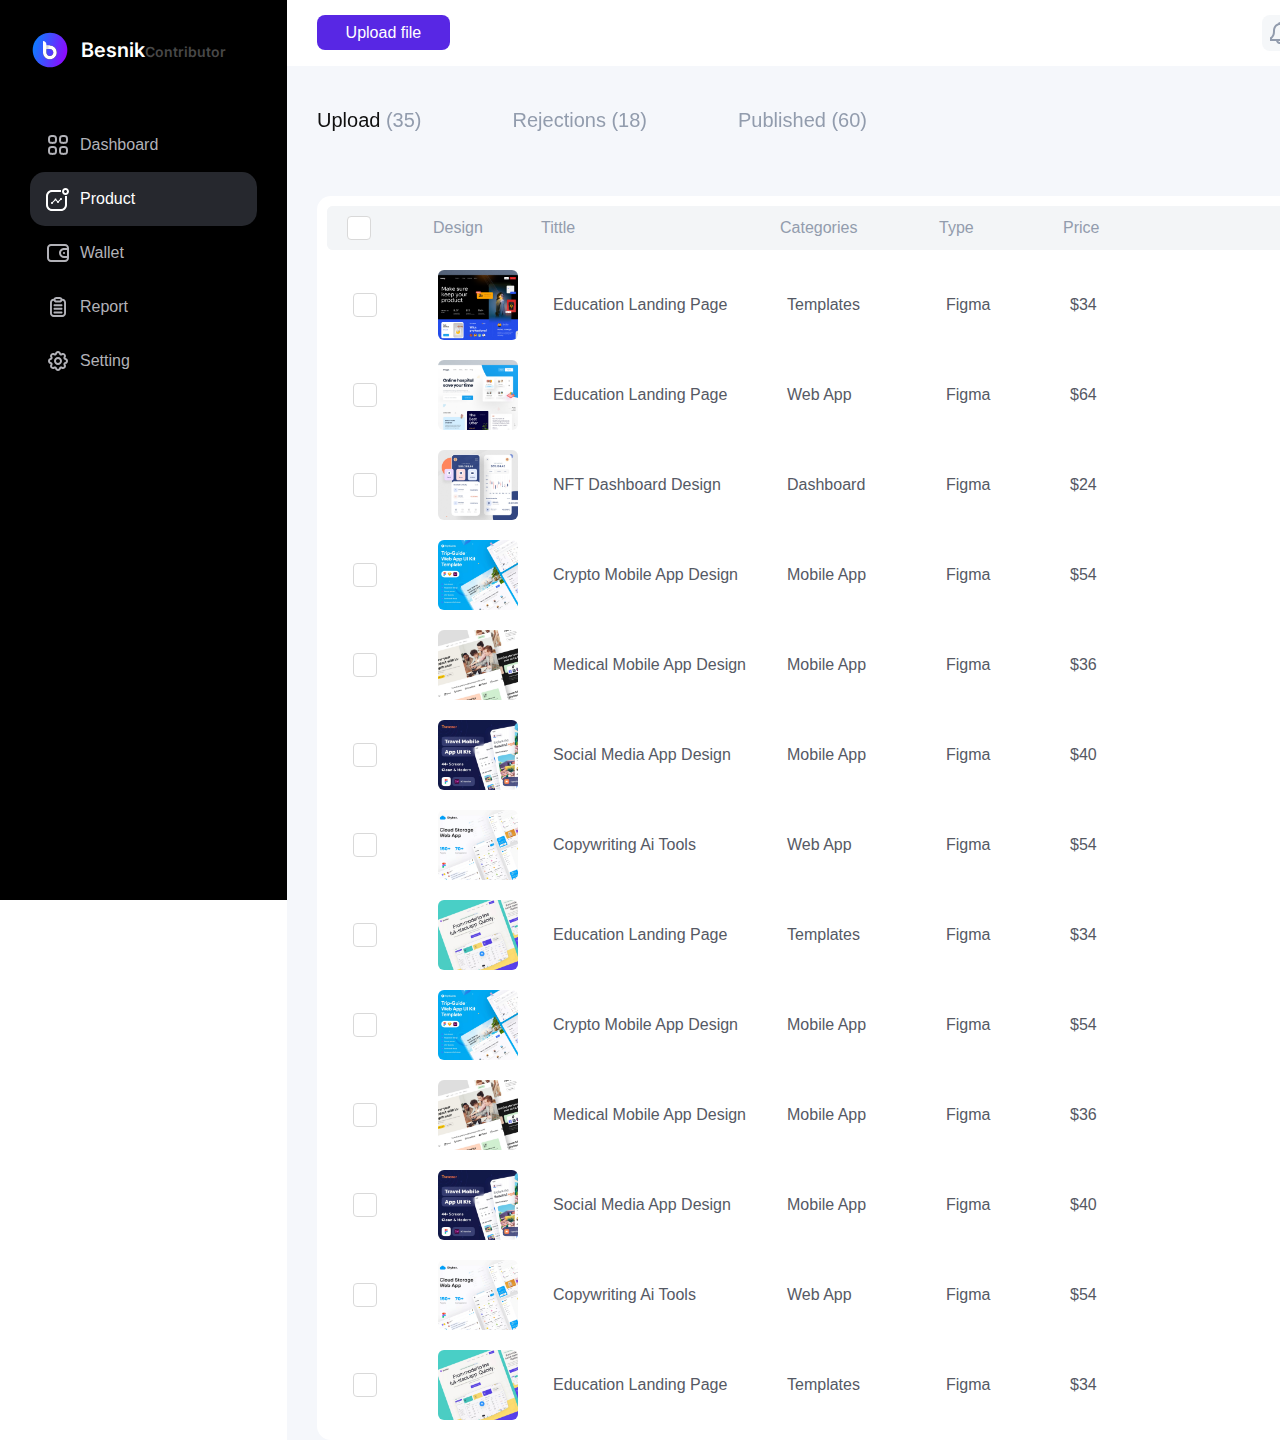
==== commit 26b081c8: "fix upload product sidebar" ====
--- a/Upload/index.html
+++ b/Upload/index.html
@@ -39,13 +39,41 @@
                     <li class="upload__sideBar-item">
                         <a href="#" class="upload__sideBar-link">
                             <figure class="upload__sideBar-icon-wrap">
-                                <img
-                                    src="./assets/img/dashboard.svg"
-                                    alt="dashboard"
+                                <svg
                                     class="upload__sideBar-icon"
-                                />
+                                    xmlns="http://www.w3.org/2000/svg"
+                                    width="24"
+                                    height="24"
+                                    viewBox="0 0 24 24"
+                                    fill="none"
+                                >
+                                    <path
+                                        fill-rule="evenodd"
+                                        clip-rule="evenodd"
+                                        d="M17.5 15C17.0478 15 16.4089 15.0625 15.7438 15.1536C15.4331 15.1962 15.1962 15.4331 15.1536 15.7438C15.0625 16.4089 15 17.0478 15 17.5C15 17.9522 15.0625 18.5911 15.1536 19.2562C15.1962 19.5669 15.4331 19.8038 15.7438 19.8464C16.4089 19.9375 17.0478 20 17.5 20C17.9522 20 18.5911 19.9375 19.2562 19.8464C19.5669 19.8038 19.8038 19.5669 19.8464 19.2562C19.9375 18.5911 20 17.9522 20 17.5C20 17.0478 19.9375 16.4089 19.8464 15.7438C19.8038 15.4331 19.5669 15.1962 19.2562 15.1536C18.5911 15.0625 17.9522 15 17.5 15ZM15.4724 13.1721C14.2725 13.3364 13.3364 14.2725 13.1721 15.4724C13.0778 16.1606 13 16.9082 13 17.5C13 18.0918 13.0778 18.8394 13.1721 19.5276C13.3364 20.7275 14.2725 21.6636 15.4724 21.8279C16.1606 21.9222 16.9082 22 17.5 22C18.0918 22 18.8394 21.9222 19.5276 21.8279C20.7275 21.6636 21.6636 20.7275 21.8279 19.5276C21.9222 18.8394 22 18.0918 22 17.5C22 16.9082 21.9222 16.1606 21.8279 15.4724C21.6636 14.2725 20.7275 13.3364 19.5276 13.1721C18.8394 13.0778 18.0918 13 17.5 13C16.9082 13 16.1606 13.0778 15.4724 13.1721Z"
+                                        fill="#B2B2B8"
+                                    />
+                                    <path
+                                        fill-rule="evenodd"
+                                        clip-rule="evenodd"
+                                        d="M6.5 15C6.04782 15 5.40893 15.0625 4.74381 15.1536C4.43308 15.1962 4.19615 15.4331 4.15359 15.7438C4.0625 16.4089 4 17.0478 4 17.5C4 17.9522 4.0625 18.5911 4.15359 19.2562C4.19615 19.5669 4.43308 19.8038 4.74381 19.8464C5.40893 19.9375 6.04782 20 6.5 20C6.95218 20 7.59107 19.9375 8.25619 19.8464C8.56692 19.8038 8.80385 19.5669 8.84641 19.2562C8.9375 18.5911 9 17.9522 9 17.5C9 17.0478 8.9375 16.4089 8.84641 15.7438C8.80385 15.4331 8.56692 15.1962 8.25619 15.1536C7.59107 15.0625 6.95218 15 6.5 15ZM4.47244 13.1721C3.27253 13.3364 2.33642 14.2725 2.17209 15.4724C2.07784 16.1606 2 16.9082 2 17.5C2 18.0918 2.07784 18.8394 2.17209 19.5276C2.33642 20.7275 3.27253 21.6636 4.47244 21.8279C5.16065 21.9222 5.90816 22 6.5 22C7.09184 22 7.83935 21.9222 8.52756 21.8279C9.72747 21.6636 10.6636 20.7275 10.8279 19.5276C10.9222 18.8394 11 18.0918 11 17.5C11 16.9082 10.9222 16.1606 10.8279 15.4724C10.6636 14.2725 9.72747 13.3364 8.52756 13.1721C7.83935 13.0778 7.09184 13 6.5 13C5.90816 13 5.16065 13.0778 4.47244 13.1721Z"
+                                        fill="#B2B2B8"
+                                    />
+                                    <path
+                                        fill-rule="evenodd"
+                                        clip-rule="evenodd"
+                                        d="M17.5 4C17.0478 4 16.4089 4.0625 15.7438 4.15359C15.4331 4.19615 15.1962 4.43308 15.1536 4.74381C15.0625 5.40893 15 6.04782 15 6.5C15 6.95218 15.0625 7.59107 15.1536 8.25619C15.1962 8.56692 15.4331 8.80385 15.7438 8.84641C16.4089 8.9375 17.0478 9 17.5 9C17.9522 9 18.5911 8.9375 19.2562 8.84641C19.5669 8.80385 19.8038 8.56692 19.8464 8.25619C19.9375 7.59107 20 6.95218 20 6.5C20 6.04782 19.9375 5.40893 19.8464 4.74381C19.8038 4.43308 19.5669 4.19615 19.2562 4.15359C18.5911 4.0625 17.9522 4 17.5 4ZM15.4724 2.17209C14.2725 2.33642 13.3364 3.27253 13.1721 4.47244C13.0778 5.16065 13 5.90816 13 6.5C13 7.09184 13.0778 7.83935 13.1721 8.52756C13.3364 9.72747 14.2725 10.6636 15.4724 10.8279C16.1606 10.9222 16.9082 11 17.5 11C18.0918 11 18.8394 10.9222 19.5276 10.8279C20.7275 10.6636 21.6636 9.72747 21.8279 8.52756C21.9222 7.83935 22 7.09184 22 6.5C22 5.90816 21.9222 5.16065 21.8279 4.47244C21.6636 3.27253 20.7275 2.33642 19.5276 2.17209C18.8394 2.07784 18.0918 2 17.5 2C16.9082 2 16.1606 2.07784 15.4724 2.17209Z"
+                                        fill="#B2B2B8"
+                                    />
+                                    <path
+                                        fill-rule="evenodd"
+                                        clip-rule="evenodd"
+                                        d="M6.5 4C6.04782 4 5.40893 4.0625 4.74381 4.15359C4.43308 4.19615 4.19615 4.43308 4.15359 4.74381C4.0625 5.40893 4 6.04782 4 6.5C4 6.95218 4.0625 7.59107 4.15359 8.25619C4.19615 8.56692 4.43308 8.80385 4.74381 8.84641C5.40893 8.9375 6.04782 9 6.5 9C6.95218 9 7.59107 8.9375 8.25619 8.84641C8.56692 8.80385 8.80385 8.56692 8.84641 8.25619C8.9375 7.59107 9 6.95218 9 6.5C9 6.04782 8.9375 5.40893 8.84641 4.74381C8.80385 4.43308 8.56692 4.19615 8.25619 4.15359C7.59107 4.0625 6.95218 4 6.5 4ZM4.47244 2.17209C3.27253 2.33642 2.33642 3.27253 2.17209 4.47244C2.07784 5.16065 2 5.90816 2 6.5C2 7.09184 2.07784 7.83935 2.17209 8.52756C2.33642 9.72747 3.27253 10.6636 4.47244 10.8279C5.16065 10.9222 5.90816 11 6.5 11C7.09184 11 7.83935 10.9222 8.52756 10.8279C9.72747 10.6636 10.6636 9.72747 10.8279 8.52756C10.9222 7.83935 11 7.09184 11 6.5C11 5.90816 10.9222 5.16065 10.8279 4.47244C10.6636 3.27253 9.72747 2.33642 8.52756 2.17209C7.83935 2.07784 7.09184 2 6.5 2C5.90816 2 5.16065 2.07784 4.47244 2.17209Z"
+                                        fill="#B2B2B8"
+                                    />
+                                </svg>
                             </figure>
-                            <p class="upload__sideBar-text">Dashboard</p>
+                            Dashboard
                         </a>
                     </li>
                     <li
@@ -53,53 +81,105 @@
                     >
                         <a href="#" class="upload__sideBar-link">
                             <figure class="upload__sideBar-icon-wrap">
-                                <img
-                                    src="./assets/img/product.svg"
-                                    alt="product"
+                                <svg
                                     class="upload__sideBar-icon"
-                                />
+                                    xmlns="http://www.w3.org/2000/svg"
+                                    width="24"
+                                    height="24"
+                                    viewBox="0 0 24 24"
+                                    fill="none"
+                                >
+                                    <path
+                                        fill-rule="evenodd"
+                                        clip-rule="evenodd"
+                                        d="M21 4.5C21 5.32843 20.3284 6 19.5 6C18.6716 6 18 5.32843 18 4.5C18 3.67157 18.6716 3 19.5 3C20.3284 3 21 3.67157 21 4.5ZM23 4.5C23 6.433 21.433 8 19.5 8C17.567 8 16 6.433 16 4.5C16 2.567 17.567 1 19.5 1C21.433 1 23 2.567 23 4.5ZM15 3H6C2.68629 3 0 5.68629 0 9V18C0 21.3137 2.68629 24 6 24H15C18.3137 24 21 21.3137 21 18V9H19V18C19 20.2091 17.2091 22 15 22H6C3.79086 22 2 20.2091 2 18V9C2 6.79086 3.79086 5 6 5H15V3ZM16 12C16 12.55 15.55 13 15 13C14.91 13 14.825 12.99 14.745 12.965L12.965 14.74C12.99 14.82 13 14.91 13 15C13 15.55 12.55 16 12 16C11.45 16 11 15.55 11 15C11 14.91 11.01 14.82 11.035 14.74L9.76 13.465C9.68 13.49 9.59 13.5 9.5 13.5C9.41 13.5 9.32 13.49 9.24 13.465L6.965 15.745C6.99 15.825 7 15.91 7 16C7 16.55 6.55 17 6 17C5.45 17 5 16.55 5 16C5 15.45 5.45 15 6 15C6.09 15 6.175 15.01 6.255 15.035L8.535 12.76C8.51 12.68 8.5 12.59 8.5 12.5C8.5 11.95 8.95 11.5 9.5 11.5C10.05 11.5 10.5 11.95 10.5 12.5C10.5 12.59 10.49 12.68 10.465 12.76L11.74 14.035C11.82 14.01 11.91 14 12 14C12.09 14 12.18 14.01 12.26 14.035L14.035 12.255C14.01 12.175 14 12.09 14 12C14 11.45 14.45 11 15 11C15.55 11 16 11.45 16 12Z"
+                                        fill="#B2B2B8"
+                                    />
+                                </svg>
                             </figure>
-                            <p
-                                class="upload__sideBar-text upload__sideBar-text--active"
-                            >
-                                Product
-                            </p>
+                            Product
                         </a>
                     </li>
                     <li class="upload__sideBar-item">
                         <a href="#" class="upload__sideBar-link">
                             <figure class="upload__sideBar-icon-wrap">
-                                <img
-                                    src="./assets/img/wallet.svg"
-                                    alt="wallet"
+                                <svg
                                     class="upload__sideBar-icon"
-                                />
+                                    xmlns="http://www.w3.org/2000/svg"
+                                    width="24"
+                                    height="24"
+                                    viewBox="0 0 24 24"
+                                    fill="none"
+                                >
+                                    <path
+                                        fill-rule="evenodd"
+                                        clip-rule="evenodd"
+                                        d="M19 5H5C3.89543 5 3 5.89543 3 7V17C3 18.1046 3.89543 19 5 19H19C20.1046 19 21 18.1046 21 17V7C21 5.89543 20.1046 5 19 5ZM5 3C2.79086 3 1 4.79086 1 7V17C1 19.2091 2.79086 21 5 21H19C21.2091 21 23 19.2091 23 17V7C23 4.79086 21.2091 3 19 3H5Z"
+                                        fill="#B2B2B8"
+                                    />
+                                    <path
+                                        fill-rule="evenodd"
+                                        clip-rule="evenodd"
+                                        d="M13 12C13 9.23858 15.2386 7 18 7H22C22.5523 7 23 7.44772 23 8C23 8.55228 22.5523 9 22 9H18C16.3431 9 15 10.3431 15 12C15 13.6569 16.3431 15 18 15H22C22.5523 15 23 15.4477 23 16C23 16.5523 22.5523 17 22 17H18C15.2386 17 13 14.7614 13 12Z"
+                                        fill="#B2B2B8"
+                                    />
+                                    <path
+                                        d="M19 12C19 12.5523 18.5523 13 18 13C17.4477 13 17 12.5523 17 12C17 11.4477 17.4477 11 18 11C18.5523 11 19 11.4477 19 12Z"
+                                        fill="#B2B2B8"
+                                    />
+                                </svg>
                             </figure>
-                            <p class="upload__sideBar-text">Wallet</p>
+                            Wallet
                         </a>
                     </li>
                     <li class="upload__sideBar-item">
                         <a href="#" class="upload__sideBar-link">
                             <figure class="upload__sideBar-icon-wrap">
-                                <img
-                                    src="./assets/img/report.svg"
-                                    alt="report"
+                                <svg
                                     class="upload__sideBar-icon"
-                                />
+                                    xmlns="http://www.w3.org/2000/svg"
+                                    width="24"
+                                    height="24"
+                                    viewBox="0 0 24 24"
+                                    fill="none"
+                                >
+                                    <path
+                                        fill-rule="evenodd"
+                                        clip-rule="evenodd"
+                                        d="M20 7.4955C20 5.45552 18.3863 3.8018 16.3956 3.8018H16.307C15.9134 2.73729 14.9099 2 13.7582 2H10.2418C9.09014 2 8.08663 2.73729 7.693 3.8018H7.6044C5.61374 3.8018 4 5.45552 4 7.4955V18.3063C4 20.3463 5.61374 22 7.6044 22H16.3956C18.3863 22 20 20.3463 20 18.3063V7.4955ZM7.60392 5.78369H7.69253C8.08615 6.8482 9.08967 7.58549 10.2413 7.58549H13.7578C14.9094 7.58549 15.9129 6.8482 16.3065 5.78369H16.3951C17.3176 5.78369 18.0655 6.55005 18.0655 7.4954V18.3062C18.0655 19.2516 17.3176 20.0179 16.3951 20.0179H7.60392C6.68143 20.0179 5.93359 19.2516 5.93359 18.3062V7.4954C5.93359 6.55005 6.68143 5.78369 7.60392 5.78369ZM10.2414 3.98193C9.80443 3.98193 9.4502 4.34495 9.4502 4.79274C9.4502 5.24054 9.80443 5.60356 10.2414 5.60356H13.7579C14.1949 5.60356 14.5491 5.24054 14.5491 4.79274C14.5491 4.34495 14.1949 3.98193 13.7579 3.98193H10.2414ZM7.51648 10.1982C7.51648 10.7455 7.94944 11.1892 8.48352 11.1892H15.5165C16.0506 11.1892 16.4835 10.7455 16.4835 10.1982C16.4835 9.65089 16.0506 9.20721 15.5165 9.20721H8.48352C7.94944 9.20721 7.51648 9.65089 7.51648 10.1982ZM7.51648 13.8018C7.51648 14.3491 7.94944 14.7928 8.48352 14.7928H15.5165C16.0506 14.7928 16.4835 14.3491 16.4835 13.8018C16.4835 13.2545 16.0506 12.8108 15.5165 12.8108H8.48352C7.94944 12.8108 7.51648 13.2545 7.51648 13.8018ZM8.48352 18.3964C7.94944 18.3964 7.51648 17.9527 7.51648 17.4054C7.51648 16.8581 7.94944 16.4144 8.48352 16.4144H15.5165C16.0506 16.4144 16.4835 16.8581 16.4835 17.4054C16.4835 17.9527 16.0506 18.3964 15.5165 18.3964H8.48352Z"
+                                        fill="#B2B2B8"
+                                    />
+                                </svg>
                             </figure>
-                            <p class="upload__sideBar-text">Report</p>
+                            Report
                         </a>
                     </li>
                     <li class="upload__sideBar-item">
                         <a href="#" class="upload__sideBar-link">
                             <figure class="upload__sideBar-icon-wrap">
-                                <img
-                                    src="./assets/img/setting.svg"
-                                    alt="setting"
+                                <svg
                                     class="upload__sideBar-icon"
-                                />
+                                    xmlns="http://www.w3.org/2000/svg"
+                                    width="24"
+                                    height="24"
+                                    viewBox="0 0 24 24"
+                                    fill="none"
+                                >
+                                    <path
+                                        fill-rule="evenodd"
+                                        clip-rule="evenodd"
+                                        d="M19.9495 7.09041C19.9599 6.30932 19.6671 5.52493 19.0711 4.92893C18.4751 4.33293 17.6907 4.04013 16.9096 4.05052C16.9093 4.05053 16.9099 4.05052 16.9096 4.05052C16.4779 4.05639 16.0463 4.1549 15.649 4.34601C15.5066 4.41451 15.3685 4.49489 15.2362 4.58717C15.1852 4.62271 15.1196 4.63082 15.0623 4.60703C15.0049 4.58325 14.9642 4.53113 14.9533 4.47002C14.925 4.3112 14.8842 4.1567 14.832 4.00759C14.6862 3.59151 14.4513 3.21732 14.1501 2.9079C14.1499 2.90769 14.1503 2.90811 14.1501 2.9079C13.6052 2.34823 12.8429 2 12 2C11.1571 2 10.3954 2.3476 9.85047 2.90727C9.85027 2.90748 9.85068 2.90706 9.85047 2.90727C9.54935 3.21669 9.31383 3.59151 9.16804 4.00759C9.11578 4.1567 9.07498 4.31119 9.04667 4.47001C9.03577 4.53113 8.99509 4.58325 8.93775 4.60702C8.88036 4.63082 8.81477 4.62271 8.76382 4.58717C8.6315 4.49489 8.4934 4.4145 8.35102 4.34601C7.95371 4.15489 7.52302 4.0564 7.09129 4.05053C7.091 4.05053 7.09159 4.05054 7.09129 4.05053C6.3102 4.04014 5.52493 4.33293 4.92893 4.92893C4.33293 5.52493 4.04013 6.30931 4.05052 7.09041C4.05052 7.09012 4.05053 7.09071 4.05052 7.09041C4.05639 7.52213 4.15489 7.95371 4.34601 8.35101C4.4145 8.4934 4.49489 8.63149 4.58717 8.76381C4.62271 8.81477 4.63082 8.88036 4.60702 8.93775C4.58325 8.99509 4.53113 9.03578 4.47001 9.04667C4.31119 9.07498 4.15669 9.11579 4.00757 9.16804C3.5915 9.31384 3.21732 9.54874 2.9079 9.84986C2.90769 9.85006 2.90811 9.84965 2.9079 9.84986C2.34823 10.3948 2 11.1571 2 12C2 12.8429 2.3476 13.6046 2.90727 14.1495C2.90706 14.1493 2.90748 14.1497 2.90727 14.1495C3.21669 14.4506 3.5915 14.6862 4.00757 14.832C4.15669 14.8842 4.31119 14.925 4.47001 14.9533C4.53113 14.9642 4.58325 15.0049 4.60702 15.0623C4.63082 15.1196 4.62271 15.1852 4.58717 15.2362C4.49489 15.3685 4.4145 15.5066 4.34601 15.649C4.15489 16.0463 4.0564 16.477 4.05053 16.9087C4.05053 16.909 4.05054 16.9084 4.05053 16.9087C4.04014 17.6898 4.33293 18.4751 4.92893 19.0711C5.52493 19.6671 6.30932 19.9599 7.09041 19.9495C7.09012 19.9495 7.09071 19.9495 7.09041 19.9495C7.52213 19.9436 7.9537 19.8451 8.351 19.654C8.49339 19.5855 8.63149 19.5051 8.76381 19.4128C8.81477 19.3773 8.88036 19.3692 8.93775 19.393C8.99509 19.4168 9.03578 19.4689 9.04667 19.53C9.07498 19.6888 9.11579 19.8433 9.16805 19.9924C9.31385 20.4085 9.54874 20.7827 9.84986 21.0921C9.84965 21.0919 9.85006 21.0923 9.84986 21.0921C10.3948 21.6518 11.1571 22 12 22C12.8429 22 13.6046 21.6524 14.1495 21.0927C14.1493 21.0929 14.1497 21.0925 14.1495 21.0927C14.4506 20.7833 14.6862 20.4085 14.832 19.9924C14.8842 19.8433 14.925 19.6888 14.9533 19.53C14.9642 19.4689 15.0049 19.4168 15.0623 19.393C15.1196 19.3692 15.1852 19.3773 15.2362 19.4128C15.3685 19.5051 15.5066 19.5855 15.649 19.654C16.0463 19.8451 16.477 19.9436 16.9087 19.9495C16.9084 19.9495 16.909 19.9495 16.9087 19.9495C17.6898 19.9599 18.4751 19.6671 19.0711 19.0711C19.6671 18.4751 19.9599 17.6907 19.9495 16.9096C19.9495 16.9093 19.9495 16.9099 19.9495 16.9096C19.9436 16.4779 19.8451 16.0463 19.654 15.649C19.5855 15.5066 19.5051 15.3685 19.4128 15.2362C19.3773 15.1852 19.3692 15.1196 19.393 15.0623C19.4168 15.0049 19.4689 14.9642 19.53 14.9533C19.6888 14.925 19.8433 14.8842 19.9924 14.832C20.4085 14.6862 20.7827 14.4513 21.0921 14.1501C21.0919 14.1503 21.0923 14.1499 21.0921 14.1501C21.6518 13.6052 22 12.8429 22 12C22 11.1571 21.6524 10.3954 21.0927 9.85047C21.0925 9.85027 21.0929 9.85068 21.0927 9.85047C20.7833 9.54936 20.4085 9.31384 19.9924 9.16804C19.8433 9.11579 19.6888 9.07498 19.53 9.04667C19.4689 9.03578 19.4168 8.99509 19.393 8.93775C19.3692 8.88036 19.3773 8.81477 19.4128 8.76381C19.5051 8.63149 19.5855 8.49339 19.654 8.351C19.8451 7.9537 19.9436 7.52213 19.9495 7.09041C19.9495 7.09012 19.9495 7.09071 19.9495 7.09041ZM17.6569 6.34315C17.3104 5.99673 16.7691 5.95644 16.3803 6.22762C15.7904 6.63904 15.0069 6.74922 14.2962 6.45448C13.5872 6.16051 13.1107 5.52985 12.9844 4.82099C12.9012 4.3543 12.4899 4 12 4C11.5101 4 11.0988 4.35429 11.0156 4.82099C10.8893 5.52984 10.4128 6.16051 9.70384 6.45448C8.99308 6.74922 8.20964 6.63904 7.61972 6.22761C7.2309 5.95644 6.68956 5.99673 6.34314 6.34314C5.99673 6.68956 5.95644 7.2309 6.22762 7.61972C6.63904 8.20964 6.74922 8.99308 6.45448 9.70384C6.16051 10.4128 5.52984 10.8893 4.82098 11.0156C4.35429 11.0988 4 11.5101 4 12C4 12.4899 4.35429 12.9012 4.82098 12.9844C5.52984 13.1107 6.16051 13.5872 6.45448 14.2962C6.74922 15.0069 6.63904 15.7904 6.22762 16.3803C5.95644 16.7691 5.99673 17.3104 6.34315 17.6569C6.68957 18.0033 7.2309 18.0436 7.61972 17.7724C8.20963 17.361 8.99307 17.2508 9.70384 17.5455C10.4128 17.8395 10.8893 18.4702 11.0156 19.179C11.0988 19.6457 11.5101 20 12 20C12.4899 20 12.9012 19.6457 12.9844 19.179C13.1107 18.4702 13.5872 17.8395 14.2961 17.5455C15.0069 17.2508 15.7904 17.361 16.3803 17.7724C16.7691 18.0436 17.3104 18.0033 17.6569 17.6569C18.0033 17.3104 18.0436 16.7691 17.7724 16.3803C17.361 15.7904 17.2508 15.0069 17.5455 14.2962C17.8395 13.5872 18.4702 13.1107 19.179 12.9844C19.6457 12.9012 20 12.4899 20 12C20 11.5101 19.6457 11.0988 19.179 11.0156C18.4702 10.8893 17.8395 10.4128 17.5455 9.70384C17.2508 8.99307 17.361 8.20963 17.7724 7.61972C18.0436 7.2309 18.0033 6.68957 17.6569 6.34315Z"
+                                        fill="#B2B2B8"
+                                    />
+                                    <path
+                                        fill-rule="evenodd"
+                                        clip-rule="evenodd"
+                                        d="M12 14C13.1046 14 14 13.1046 14 12C14 10.8954 13.1046 10 12 10C10.8954 10 10 10.8954 10 12C10 13.1046 10.8954 14 12 14ZM12 16C14.2091 16 16 14.2091 16 12C16 9.79086 14.2091 8 12 8C9.79086 8 8 9.79086 8 12C8 14.2091 9.79086 16 12 16Z"
+                                        fill="#B2B2B8"
+                                    />
+                                </svg>
                             </figure>
-                            <p class="upload__sideBar-text">Setting</p>
+                            Setting
                         </a>
                     </li>
                 </ul>
@@ -789,12 +869,5 @@
                 <!-- list -->
             </div>
         </main>
-        <script>
-            const temp = document.querySelector(".upload__select-input").value;
-            const value = document.querySelector(
-                ".upload__select-custom .upload__title--active"
-            );
-            value.innerText = temp;
-        </script>
     </body>
 </html>
--- a/Upload/assets/scss/style.css
+++ b/Upload/assets/scss/style.css
@@ -121,10 +121,6 @@
 .upload .upload__sideBar .upload__sideBar-list {
   margin-top: 48px;
 }
-.upload .upload__sideBar .upload__sideBar-list .upload__sideBar-item--active {
-  border-radius: 15px;
-  background: #26282e;
-}
 .upload .upload__sideBar .upload__sideBar-list .upload__sideBar-item {
   padding: 15px 0 15px 16px;
 }
@@ -147,15 +143,15 @@
      object-fit: cover;
   border-radius: inherit;
 }
-.upload .upload__sideBar .upload__sideBar-list .upload__sideBar-item .upload__sideBar-text--active {
+.upload .upload__sideBar .upload__sideBar-list .upload__sideBar-item--active {
+  border-radius: 15px;
+  background: #26282e;
+}
+.upload .upload__sideBar .upload__sideBar-list .upload__sideBar-item--active .upload__sideBar-link {
   color: #fff;
 }
-.upload .upload__sideBar .upload__sideBar-list .upload__sideBar-item .upload__sideBar-text {
-  font-size: 1.8rem;
-  font-weight: 500;
-  line-height: 24px;
-  font-family: "Satoshi", sans-serif;
-  color: inherit;
+.upload .upload__sideBar .upload__sideBar-list .upload__sideBar-item--active .upload__sideBar-icon path {
+  fill: #fff;
 }
 .upload .upload__content {
   width: 100%;
@@ -275,81 +271,7 @@
 .upload .upload__content .upload__main .upload__table [id*=upload__checkBox]:checked + .upload__label {
   background-color: #5827E4;
 }
-.upload .upload__content .upload__main .upload__table thead tr {
-  background-color: #f3f5f7;
-}
-.upload .upload__content .upload__main .upload__table thead tr th {
-  font-size: 1.6rem;
-  font-weight: 500;
-  line-height: 22px;
-  font-family: "Satoshi", sans-serif;
-  color: #929cad;
-  padding: 10px;
-  text-align: left;
-  position: sticky;
-  top: 66px;
-  left: 0;
-  z-index: 1;
-  background-color: inherit;
-}
-.upload .upload__content .upload__main .upload__table thead tr th:first-child {
-  border-top-left-radius: 6px;
-  border-bottom-left-radius: 6px;
-  padding-left: 20px;
-}
-.upload .upload__content .upload__main .upload__table thead tr th:last-child {
-  padding: 10px 74px 10px 0;
-  border-top-right-radius: 6px;
-  border-bottom-right-radius: 6px;
-}
-.upload .upload__content .upload__main .upload__table tbody tr td:first-child {
-  padding-left: 26px;
-}
-.upload .upload__content .upload__main .upload__table tbody tr td:nth-child(2) {
-  padding: 10px 12px 10px 15px;
-}
-.upload .upload__content .upload__main .upload__table tbody tr:last-child td:nth-child(2) {
-  padding: 10px 12px 10px 15px;
-}
-.upload .upload__content .upload__main .upload__table tbody tr td:nth-child(3) {
-  padding: 0 10px 0 22px;
-  font-size: 1.6rem;
-  font-weight: 500;
-  line-height: 22px;
-  font-family: "Satoshi", sans-serif;
-  color: #555964;
-}
-.upload .upload__content .upload__main .upload__table tbody tr td:nth-child(4),
-.upload .upload__content .upload__main .upload__table tbody tr td:nth-child(5),
-.upload .upload__content .upload__main .upload__table tbody tr td:nth-child(6) {
-  padding: 0 10px 0 17px;
-  font-size: 1.6rem;
-  font-weight: 500;
-  line-height: 22px;
-  font-family: "Satoshi", sans-serif;
-  color: #555964;
-}
-.upload .upload__content .upload__main .upload__table tbody tr td:last-child button:first-child {
-  margin: 0 20px 0 6px;
-  width: 24px;
-  height: 24px;
-}
-.upload .upload__content .upload__main .upload__table tbody tr td:last-child button:last-child {
-  margin: 0 23px 0 0;
-  width: 24px;
-  height: 24px;
-}
-.upload .upload__content .upload__main .upload__table tbody tr td:last-child img {
-  width: 100%;
-  height: 100%;
-  -o-object-fit: cover;
-     object-fit: cover;
-  border-radius: inherit;
-}
-.upload .upload__content .upload__main .upload__table tbody tr:first-child td:nth-child(2) {
-  padding: 0;
-}
-.upload .upload__content .upload__main .upload__table tbody .upload__label {
+.upload .upload__content .upload__main .upload__table .upload__label {
   display: block;
   position: relative;
   width: 24px;
@@ -360,7 +282,7 @@
   transition: 0.3s linear;
   cursor: pointer;
 }
-.upload .upload__content .upload__main .upload__table tbody .upload__label::after {
+.upload .upload__content .upload__main .upload__table .upload__label::after {
   content: "";
   display: block;
   position: absolute;
@@ -372,6 +294,80 @@
   height: 8px;
   z-index: 0;
   transform: rotate(-45deg);
+}
+.upload .upload__content .upload__main .upload__table thead tr {
+  background-color: #f3f5f7;
+}
+.upload .upload__content .upload__main .upload__table thead tr th {
+  font-size: 1.6rem;
+  font-weight: 500;
+  line-height: 22px;
+  font-family: "Satoshi", sans-serif;
+  color: #929cad;
+  padding: 10px;
+  text-align: left;
+  position: sticky;
+  top: 66px;
+  left: 0;
+  z-index: 1;
+  background-color: inherit;
+}
+.upload .upload__content .upload__main .upload__table thead tr th:first-child {
+  border-top-left-radius: 6px;
+  border-bottom-left-radius: 6px;
+  padding-left: 20px;
+}
+.upload .upload__content .upload__main .upload__table thead tr th:last-child {
+  padding: 10px 74px 10px 0;
+  border-top-right-radius: 6px;
+  border-bottom-right-radius: 6px;
+}
+.upload .upload__content .upload__main .upload__table tbody tr td:first-child {
+  padding-left: 26px;
+}
+.upload .upload__content .upload__main .upload__table tbody tr td:nth-child(2) {
+  padding: 10px 12px 10px 15px;
+}
+.upload .upload__content .upload__main .upload__table tbody tr:last-child td:nth-child(2) {
+  padding: 10px 12px 10px 15px;
+}
+.upload .upload__content .upload__main .upload__table tbody tr td:nth-child(3) {
+  padding: 0 10px 0 22px;
+  font-size: 1.6rem;
+  font-weight: 500;
+  line-height: 22px;
+  font-family: "Satoshi", sans-serif;
+  color: #555964;
+}
+.upload .upload__content .upload__main .upload__table tbody tr td:nth-child(4),
+.upload .upload__content .upload__main .upload__table tbody tr td:nth-child(5),
+.upload .upload__content .upload__main .upload__table tbody tr td:nth-child(6) {
+  padding: 0 10px 0 17px;
+  font-size: 1.6rem;
+  font-weight: 500;
+  line-height: 22px;
+  font-family: "Satoshi", sans-serif;
+  color: #555964;
+}
+.upload .upload__content .upload__main .upload__table tbody tr td:last-child button:first-child {
+  margin: 0 20px 0 6px;
+  width: 24px;
+  height: 24px;
+}
+.upload .upload__content .upload__main .upload__table tbody tr td:last-child button:last-child {
+  margin: 0 23px 0 0;
+  width: 24px;
+  height: 24px;
+}
+.upload .upload__content .upload__main .upload__table tbody tr td:last-child img {
+  width: 100%;
+  height: 100%;
+  -o-object-fit: cover;
+     object-fit: cover;
+  border-radius: inherit;
+}
+.upload .upload__content .upload__main .upload__table tbody tr:first-child td:nth-child(2) {
+  padding: 0;
 }
 .upload .upload__content .upload__main .upload__table tbody .upload__table-img-wrap {
   width: 80px;
